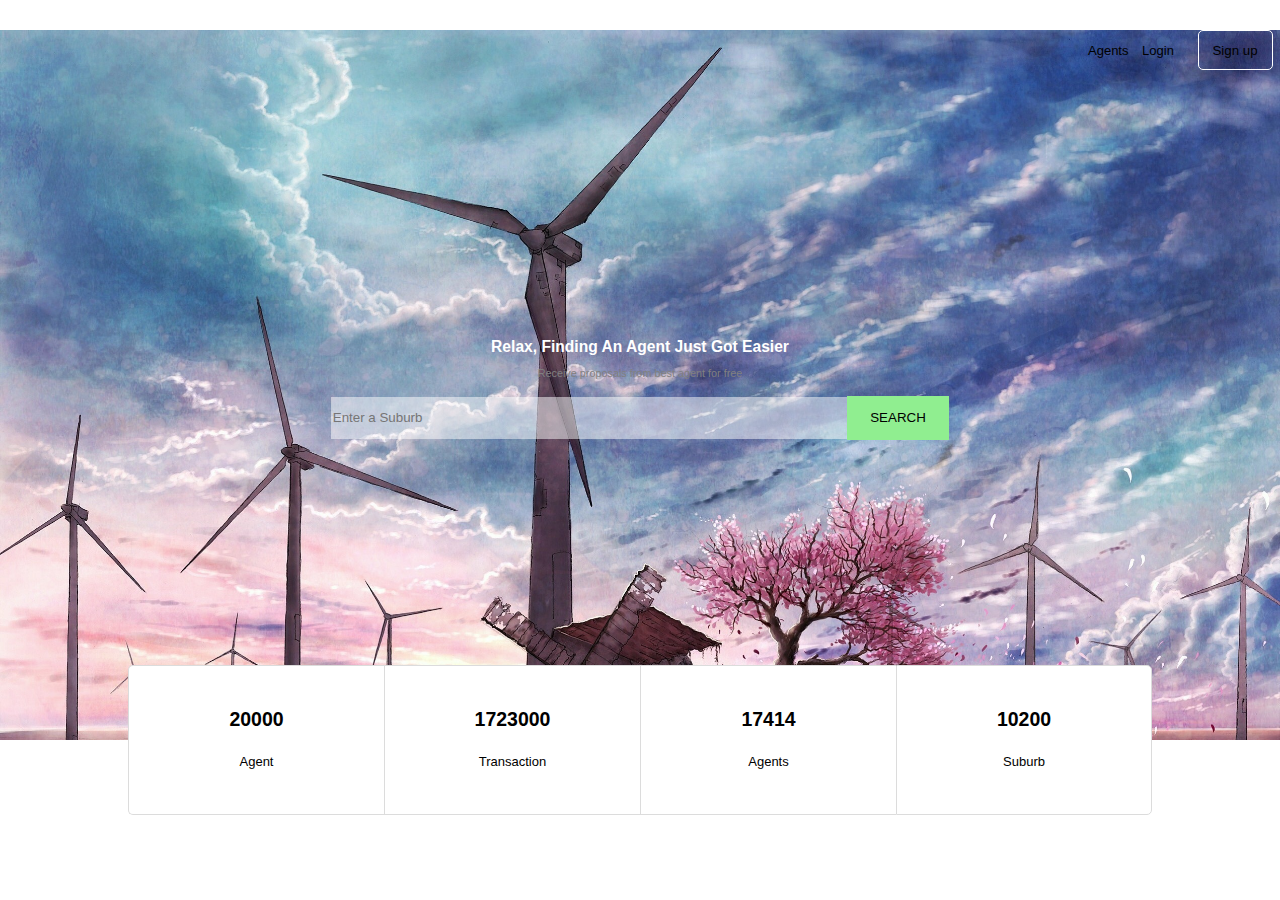
==== index.html @ 55dedcb9 "change list style" ====
<!DOCTYPE html>
<html>
<head>
  <title>My Design</title>
  <meta name="viewport" content="width=device-width, initial-scale=1">
  <!--[if IE]>
  <script src="http://html5shiv.googlecode.com/svn/trunk/html5.js"></script>
  <![endif]-->
  <link href="stylesheets/style.css" type="text/css" rel="stylesheet">
</head>
<body>
<section class="header">
  <header>
    <a>Agents</a>
    <a>Login</a>
    <button>Sign up</button>
  </header>

    <div class="agent_search">
      <p class="l_text">Relax, Finding An Agent Just Got Easier</p>

      <p class="s_text">Receive proposals from best agent for free</p>

      <div class="search_suburb">
        <input class="search_bar" placeholder="Enter a Suburb"/><button class="search_button">SEARCH</button>
      </div>
    </div>
</section>
<section class="people_list">
    <ul class="audit center">
      <li>
        <h4 class="number">20000</h4>
        <span>Agent</span>
      </li>
      <li>
        <h4 class="number">1723000</h4>
        <span>Transaction</span>
      </li>
      <li>
        <h4 class="number">17414</h4>
        <span>Agents</span>
      </li>
      <li>
        <h4 class="number">10200</h4>
        <span>Suburb</span>
      </li>
    </ul>
</section>
<section>
  <div></div>
</section>
<!-- <footer>
  <a>Blog</a>
  <a>Contact US</a>

  <div>github</div>
  <div>facebook</div>
</footer> -->
</body>
</html>
---- stylesheets/style.css ----
/* line 5, ../../../../../../.rbenv/versions/2.1.2/lib/ruby/gems/2.1.0/gems/compass-core-1.0.1/stylesheets/compass/reset/_utilities.scss */
html, body, div, span, applet, object, iframe,
h1, h2, h3, h4, h5, h6, p, blockquote, pre,
a, abbr, acronym, address, big, cite, code,
del, dfn, em, img, ins, kbd, q, s, samp,
small, strike, strong, sub, sup, tt, var,
b, u, i, center,
dl, dt, dd, ol, ul, li,
fieldset, form, label, legend,
table, caption, tbody, tfoot, thead, tr, th, td,
article, aside, canvas, details, embed,
figure, figcaption, footer, header, hgroup,
menu, nav, output, ruby, section, summary,
time, mark, audio, video {
  margin: 0;
  padding: 0;
  border: 0;
  font: inherit;
  font-size: 100%;
  vertical-align: baseline;
}

/* line 22, ../../../../../../.rbenv/versions/2.1.2/lib/ruby/gems/2.1.0/gems/compass-core-1.0.1/stylesheets/compass/reset/_utilities.scss */
html {
  line-height: 1;
}

/* line 24, ../../../../../../.rbenv/versions/2.1.2/lib/ruby/gems/2.1.0/gems/compass-core-1.0.1/stylesheets/compass/reset/_utilities.scss */
ol, ul {
  list-style: none;
}

/* line 26, ../../../../../../.rbenv/versions/2.1.2/lib/ruby/gems/2.1.0/gems/compass-core-1.0.1/stylesheets/compass/reset/_utilities.scss */
table {
  border-collapse: collapse;
  border-spacing: 0;
}

/* line 28, ../../../../../../.rbenv/versions/2.1.2/lib/ruby/gems/2.1.0/gems/compass-core-1.0.1/stylesheets/compass/reset/_utilities.scss */
caption, th, td {
  text-align: left;
  font-weight: normal;
  vertical-align: middle;
}

/* line 30, ../../../../../../.rbenv/versions/2.1.2/lib/ruby/gems/2.1.0/gems/compass-core-1.0.1/stylesheets/compass/reset/_utilities.scss */
q, blockquote {
  quotes: none;
}
/* line 103, ../../../../../../.rbenv/versions/2.1.2/lib/ruby/gems/2.1.0/gems/compass-core-1.0.1/stylesheets/compass/reset/_utilities.scss */
q:before, q:after, blockquote:before, blockquote:after {
  content: "";
  content: none;
}

/* line 32, ../../../../../../.rbenv/versions/2.1.2/lib/ruby/gems/2.1.0/gems/compass-core-1.0.1/stylesheets/compass/reset/_utilities.scss */
a img {
  border: none;
}

/* line 116, ../../../../../../.rbenv/versions/2.1.2/lib/ruby/gems/2.1.0/gems/compass-core-1.0.1/stylesheets/compass/reset/_utilities.scss */
article, aside, details, figcaption, figure, footer, header, hgroup, main, menu, nav, section, summary {
  display: block;
}

/* line 4, ../sass/style.scss */
body {
  font: 13px/1.4 Helvetica, arial, freesans, clean, sans-serif, "Segoe UI Emoji", "Segoe UI Symbol";
  background-repeat: no-repeat;
}

/* line 11, ../sass/style.scss */
.people_list ul {
  top: -75px;
  position: relative;
  width: 80%;
}
/* line 15, ../sass/style.scss */
.people_list ul li {
  background-color: white;
  -moz-box-sizing: border-box;
  -webkit-box-sizing: border-box;
  box-sizing: border-box;
  float: left;
  position: relative;
  width: 25%;
  height: 150px;
  border-top: 1px solid gainsboro;
  border-left: 1px solid gainsboro;
  border-bottom: 1px solid gainsboro;
}
/* line 25, ../sass/style.scss */
.people_list ul li:first-child {
  -moz-border-radius: 5px 0 0 5px;
  -webkit-border-radius: 5px;
  border-radius: 5px 0 0 5px;
}
/* line 28, ../sass/style.scss */
.people_list ul li:last-child {
  -moz-border-radius: 0 5px 5px 0;
  -webkit-border-radius: 0;
  border-radius: 0 5px 5px 0;
  border-right: 1px solid gainsboro;
}
/* line 32, ../sass/style.scss */
.people_list ul li h4 {
  margin-top: 40px;
  font-size: 1.5em;
  font-weight: bold;
}
/* line 37, ../sass/style.scss */
.people_list ul li span {
  display: block;
  margin-top: 20px;
}

/* line 45, ../sass/style.scss */
.header {
  background-image: url(/img/back.jpg);
  background-size: cover;
}
/* line 48, ../sass/style.scss */
.header header {
  margin: 30px 0px 0 1088px;
}
/* line 50, ../sass/style.scss */
.header header button {
  margin-left: 20px;
  border: 1px solid white;
  width: 75px;
  height: 40px;
  background-color: transparent;
  -moz-border-radius: 5px;
  -webkit-border-radius: 5px;
  border-radius: 5px;
}
/* line 59, ../sass/style.scss */
.header header a ~ a {
  margin-left: 10px;
}
/* line 64, ../sass/style.scss */
.header .agent_search {
  padding-bottom: 300px;
}
/* line 66, ../sass/style.scss */
.header .agent_search .l_text {
  color: white;
  margin: 266px auto 0;
  font-size: larger;
  font-weight: bold;
}
/* line 73, ../sass/style.scss */
.header .agent_search .s_text {
  font-size: smaller;
  margin-top: 8px;
  color: gray;
}
/* line 80, ../sass/style.scss */
.header .agent_search .search_suburb {
  text-align: center;
  margin: 15px auto 0;
}
/* line 83, ../sass/style.scss */
.header .agent_search .search_suburb .search_bar, .header .agent_search .search_suburb .search_button {
  border: 0 solid gray;
}
/* line 87, ../sass/style.scss */
.header .agent_search .search_suburb .search_bar {
  width: 40%;
  height: 40px;
  background-color: rgba(255, 255, 255, 0.5);
}
/* line 92, ../sass/style.scss */
.header .agent_search .search_suburb .search_button {
  width: 8%;
  height: 44px;
  background-color: lightgreen;
}

/* line 104, ../sass/style.scss */
.com_font_style, .header .agent_search .l_text, .header .agent_search .s_text {
  text-align: center;
}

/* line 108, ../sass/style.scss */
.com_box_style, .header header button, .header .agent_search .search_suburb .search_bar, .header .agent_search .search_suburb .search_button {
  text-shadow: none;
  box-shadow: none;
}

/* line 112, ../sass/style.scss */
.center {
  margin-left: auto;
  margin-right: auto;
  text-align: center;
}
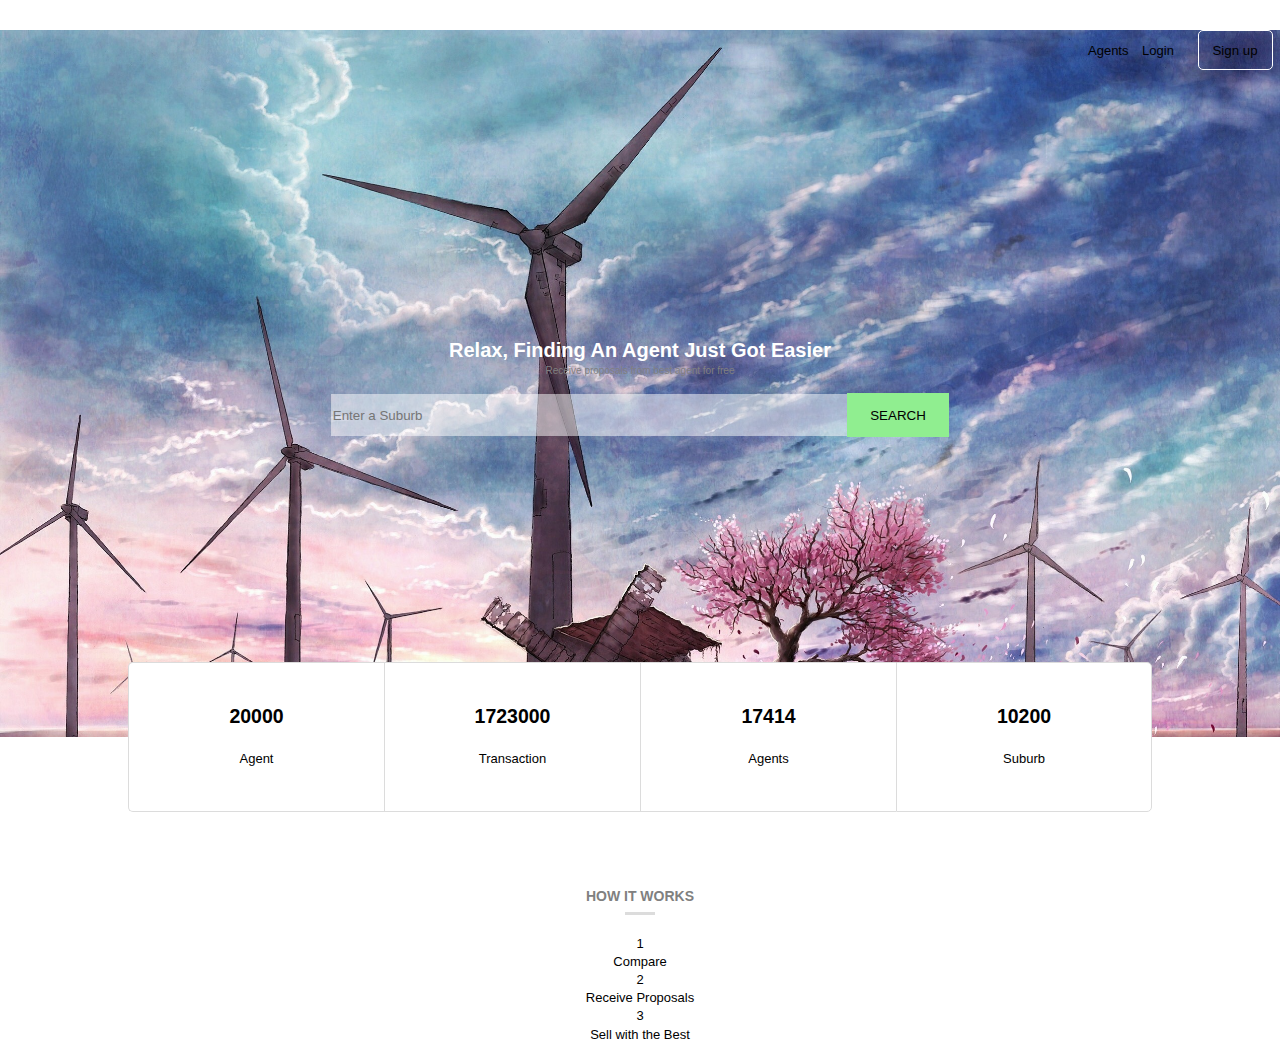
==== commit f9542322: "add new element and iconmoon" ====
--- a/index.html
+++ b/index.html
@@ -7,6 +7,7 @@
   <script src="http://html5shiv.googlecode.com/svn/trunk/html5.js"></script>
   <![endif]-->
   <link href="stylesheets/style.css" type="text/css" rel="stylesheet">
+  <link rel="stylesheet" href="icomoon/style.css">
 </head>
 <body>
 <section class="header">
@@ -46,8 +47,32 @@
       </li>
     </ul>
 </section>
-<section>
-  <div></div>
+<section class="how_it_works center">
+  <div class="title">
+    <p>how it works</p>
+    <div class="center">  
+    </div>
+  </div>
+  <ul>
+    <li>
+      <div>1</div>
+      <span></span>
+      <h3>Compare</h3>
+      <p></p>
+    </li>
+    <li>
+      <div>2</div>
+      <span></span>
+      <h3>Receive Proposals</h3>
+      <p></p>
+    </li>
+    <li>
+      <div>3</div>
+      <span></span>
+      <h3>Sell with the Best</h3>
+      <p></p>
+    </li>
+  </ul>
 </section>
 <!-- <footer>
   <a>Blog</a>
--- a/stylesheets/style.css
+++ b/stylesheets/style.css
@@ -63,19 +63,19 @@
   display: block;
 }
 
-/* line 4, ../sass/style.scss */
+/* line 10, ../sass/style.scss */
 body {
   font: 13px/1.4 Helvetica, arial, freesans, clean, sans-serif, "Segoe UI Emoji", "Segoe UI Symbol";
   background-repeat: no-repeat;
 }
 
-/* line 11, ../sass/style.scss */
+/* line 16, ../sass/style.scss */
 .people_list ul {
   top: -75px;
   position: relative;
   width: 80%;
 }
-/* line 15, ../sass/style.scss */
+/* line 20, ../sass/style.scss */
 .people_list ul li {
   background-color: white;
   -moz-box-sizing: border-box;
@@ -89,41 +89,41 @@
   border-left: 1px solid gainsboro;
   border-bottom: 1px solid gainsboro;
 }
-/* line 25, ../sass/style.scss */
+/* line 30, ../sass/style.scss */
 .people_list ul li:first-child {
   -moz-border-radius: 5px 0 0 5px;
   -webkit-border-radius: 5px;
   border-radius: 5px 0 0 5px;
 }
-/* line 28, ../sass/style.scss */
+/* line 33, ../sass/style.scss */
 .people_list ul li:last-child {
   -moz-border-radius: 0 5px 5px 0;
   -webkit-border-radius: 0;
   border-radius: 0 5px 5px 0;
   border-right: 1px solid gainsboro;
 }
-/* line 32, ../sass/style.scss */
+/* line 37, ../sass/style.scss */
 .people_list ul li h4 {
   margin-top: 40px;
   font-size: 1.5em;
   font-weight: bold;
 }
-/* line 37, ../sass/style.scss */
+/* line 42, ../sass/style.scss */
 .people_list ul li span {
   display: block;
   margin-top: 20px;
 }
 
-/* line 45, ../sass/style.scss */
+/* line 50, ../sass/style.scss */
 .header {
   background-image: url(/img/back.jpg);
   background-size: cover;
 }
-/* line 48, ../sass/style.scss */
+/* line 53, ../sass/style.scss */
 .header header {
   margin: 30px 0px 0 1088px;
 }
-/* line 50, ../sass/style.scss */
+/* line 55, ../sass/style.scss */
 .header header button {
   margin-left: 20px;
   border: 1px solid white;
@@ -134,61 +134,86 @@
   -webkit-border-radius: 5px;
   border-radius: 5px;
 }
-/* line 59, ../sass/style.scss */
+/* line 64, ../sass/style.scss */
 .header header a ~ a {
   margin-left: 10px;
 }
-/* line 64, ../sass/style.scss */
+/* line 69, ../sass/style.scss */
 .header .agent_search {
   padding-bottom: 300px;
 }
-/* line 66, ../sass/style.scss */
+/* line 71, ../sass/style.scss */
 .header .agent_search .l_text {
+  margin: 266px auto 0;
   color: white;
-  margin: 266px auto 0;
-  font-size: larger;
   font-weight: bold;
-}
-/* line 73, ../sass/style.scss */
+  font-size: 20px;
+}
+/* line 76, ../sass/style.scss */
 .header .agent_search .s_text {
-  font-size: smaller;
-  margin-top: 8px;
   color: gray;
-}
-/* line 80, ../sass/style.scss */
+  font-weight: 400;
+  font-size: 10px;
+}
+/* line 81, ../sass/style.scss */
 .header .agent_search .search_suburb {
   text-align: center;
   margin: 15px auto 0;
 }
-/* line 83, ../sass/style.scss */
+/* line 84, ../sass/style.scss */
 .header .agent_search .search_suburb .search_bar, .header .agent_search .search_suburb .search_button {
   border: 0 solid gray;
 }
-/* line 87, ../sass/style.scss */
+/* line 88, ../sass/style.scss */
 .header .agent_search .search_suburb .search_bar {
   width: 40%;
   height: 40px;
   background-color: rgba(255, 255, 255, 0.5);
 }
-/* line 92, ../sass/style.scss */
+/* line 93, ../sass/style.scss */
 .header .agent_search .search_suburb .search_button {
   width: 8%;
   height: 44px;
   background-color: lightgreen;
 }
 
-/* line 104, ../sass/style.scss */
+/* line 103, ../sass/style.scss */
+.how_it_works {
+  margin-top: 100px;
+  width: 80%;
+}
+/* line 107, ../sass/style.scss */
+.how_it_works .title p {
+  text-transform: uppercase;
+  color: gray;
+  font-weight: 800;
+  font-size: 14px;
+}
+/* line 111, ../sass/style.scss */
+.how_it_works .title div {
+  width: 3%;
+  height: 3px;
+  background-color: gainsboro;
+  -moz-box-sizing: border-box;
+  -webkit-box-sizing: border-box;
+  box-sizing: border-box;
+  border-top: 1px solid gainsboro;
+  margin-top: 5px;
+  margin-bottom: 20px;
+}
+
+/* line 123, ../sass/style.scss */
 .com_font_style, .header .agent_search .l_text, .header .agent_search .s_text {
   text-align: center;
 }
 
-/* line 108, ../sass/style.scss */
+/* line 127, ../sass/style.scss */
 .com_box_style, .header header button, .header .agent_search .search_suburb .search_bar, .header .agent_search .search_suburb .search_button {
   text-shadow: none;
   box-shadow: none;
 }
 
-/* line 112, ../sass/style.scss */
+/* line 131, ../sass/style.scss */
 .center {
   margin-left: auto;
   margin-right: auto;
--- a/icomoon/style.css
+++ b/icomoon/style.css
@@ -0,0 +1,55 @@
+@font-face {
+	font-family: 'icomoon';
+	src:url('fonts/icomoon.eot?-qb9my8');
+	src:url('fonts/icomoon.eot?#iefix-qb9my8') format('embedded-opentype'),
+		url('fonts/icomoon.woff?-qb9my8') format('woff'),
+		url('fonts/icomoon.ttf?-qb9my8') format('truetype'),
+		url('fonts/icomoon.svg?-qb9my8#icomoon') format('svg');
+	font-weight: normal;
+	font-style: normal;
+}
+
+[class^="icon-"], [class*=" icon-"] {
+	font-family: 'icomoon';
+	speak: none;
+	font-style: normal;
+	font-weight: normal;
+	font-variant: normal;
+	text-transform: none;
+	line-height: 1;
+
+	/* Better Font Rendering =========== */
+	-webkit-font-smoothing: antialiased;
+	-moz-osx-font-smoothing: grayscale;
+}
+
+.icon-pencil:before {
+	content: "\e600";
+}
+.icon-tag:before {
+	content: "\e601";
+}
+.icon-user:before {
+	content: "\e602";
+}
+.icon-user2:before {
+	content: "\e603";
+}
+.icon-checkmark:before {
+	content: "\e604";
+}
+.icon-loop:before {
+	content: "\e605";
+}
+.icon-users:before {
+	content: "\e606";
+}
+.icon-vcard:before {
+	content: "\e607";
+}
+.icon-thumbsup:before {
+	content: "\e608";
+}
+.icon-clipboard:before {
+	content: "\e609";
+}
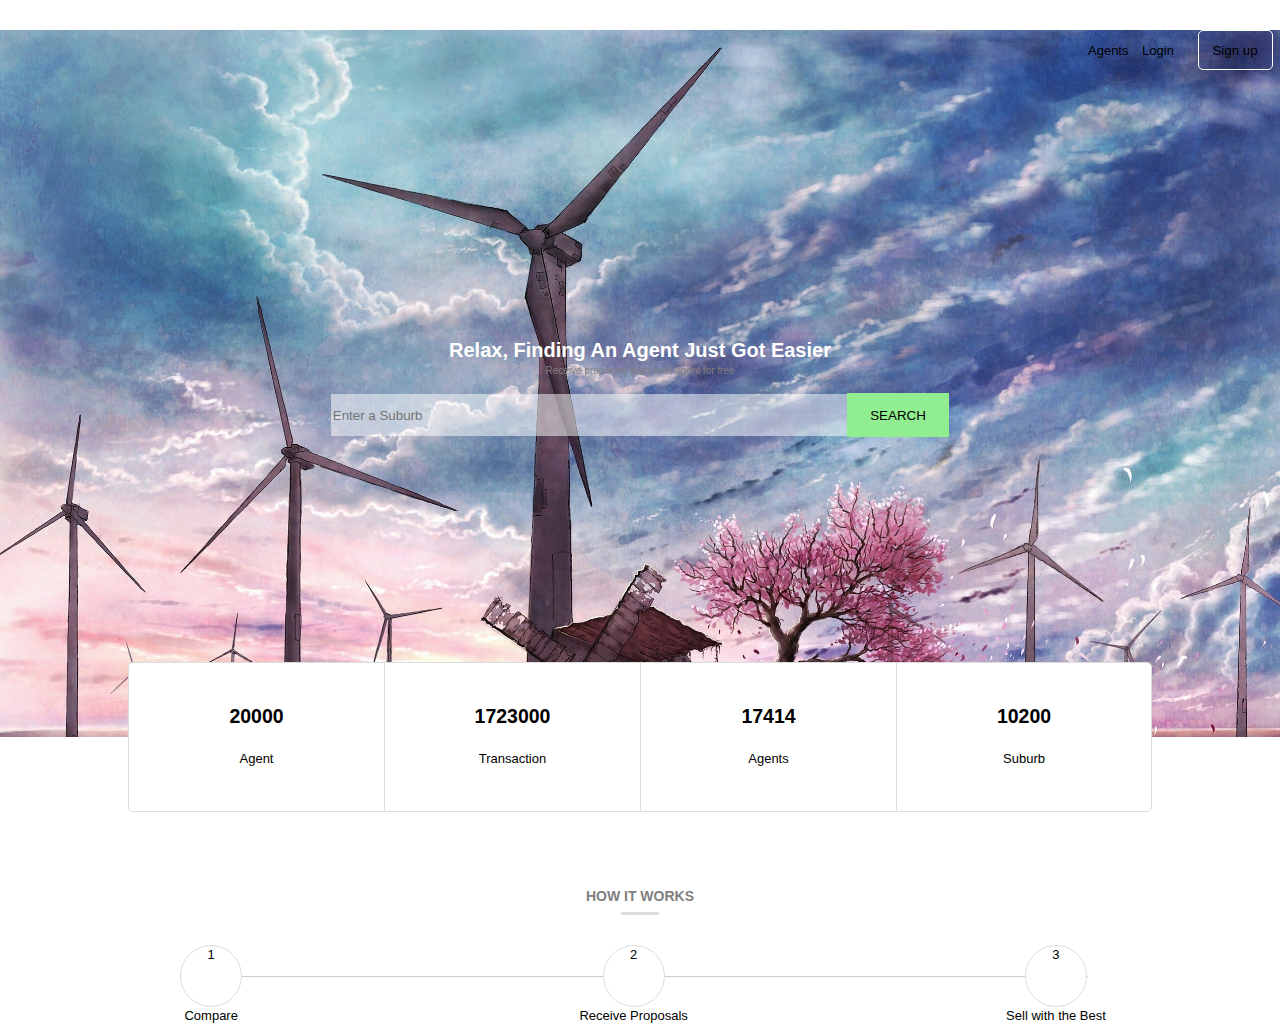
==== commit 319f689f: "add step list style" ====
--- a/index.html
+++ b/index.html
@@ -49,25 +49,25 @@
 </section>
 <section class="how_it_works center">
   <div class="title">
-    <p>how it works</p>
+    <p class="center">how it works</p>
     <div class="center">  
     </div>
   </div>
   <ul>
     <li>
-      <div>1</div>
+      <div class="number center">1</div>
       <span></span>
       <h3>Compare</h3>
       <p></p>
     </li>
     <li>
-      <div>2</div>
+      <div class="number center">2</div>
       <span></span>
       <h3>Receive Proposals</h3>
       <p></p>
     </li>
     <li>
-      <div>3</div>
+      <div class="number center">3</div>
       <span></span>
       <h3>Sell with the Best</h3>
       <p></p>
--- a/stylesheets/style.css
+++ b/stylesheets/style.css
@@ -180,16 +180,22 @@
 /* line 103, ../sass/style.scss */
 .how_it_works {
   margin-top: 100px;
-  width: 80%;
+  width: 100%;
+  position: relative;
 }
 /* line 107, ../sass/style.scss */
+.how_it_works .title {
+  width: 100%;
+}
+/* line 109, ../sass/style.scss */
 .how_it_works .title p {
+  width: 20%;
   text-transform: uppercase;
   color: gray;
   font-weight: 800;
   font-size: 14px;
 }
-/* line 111, ../sass/style.scss */
+/* line 114, ../sass/style.scss */
 .how_it_works .title div {
   width: 3%;
   height: 3px;
@@ -201,20 +207,48 @@
   margin-top: 5px;
   margin-bottom: 20px;
 }
-
-/* line 123, ../sass/style.scss */
+/* line 124, ../sass/style.scss */
+.how_it_works ul {
+  margin-top: 30px;
+}
+/* line 126, ../sass/style.scss */
+.how_it_works ul::before {
+  content: "";
+  position: absolute;
+  left: 0;
+  right: 0;
+  top: 139px;
+  border-top: 1px solid #ccc;
+  width: 70%;
+}
+/* line 136, ../sass/style.scss */
+.how_it_works ul li {
+  width: 33%;
+  float: left;
+  position: relative;
+}
+/* line 140, ../sass/style.scss */
+.how_it_works ul li .number {
+  border: 1px solid gainsboro;
+  border-radius: 100%;
+  width: 60px;
+  height: 60px;
+  background-color: #fff;
+}
+
+/* line 151, ../sass/style.scss */
 .com_font_style, .header .agent_search .l_text, .header .agent_search .s_text {
   text-align: center;
 }
 
-/* line 127, ../sass/style.scss */
+/* line 155, ../sass/style.scss */
 .com_box_style, .header header button, .header .agent_search .search_suburb .search_bar, .header .agent_search .search_suburb .search_button {
   text-shadow: none;
   box-shadow: none;
 }
 
-/* line 131, ../sass/style.scss */
-.center {
+/* line 159, ../sass/style.scss */
+.center, .how_it_works ul::before {
   margin-left: auto;
   margin-right: auto;
   text-align: center;
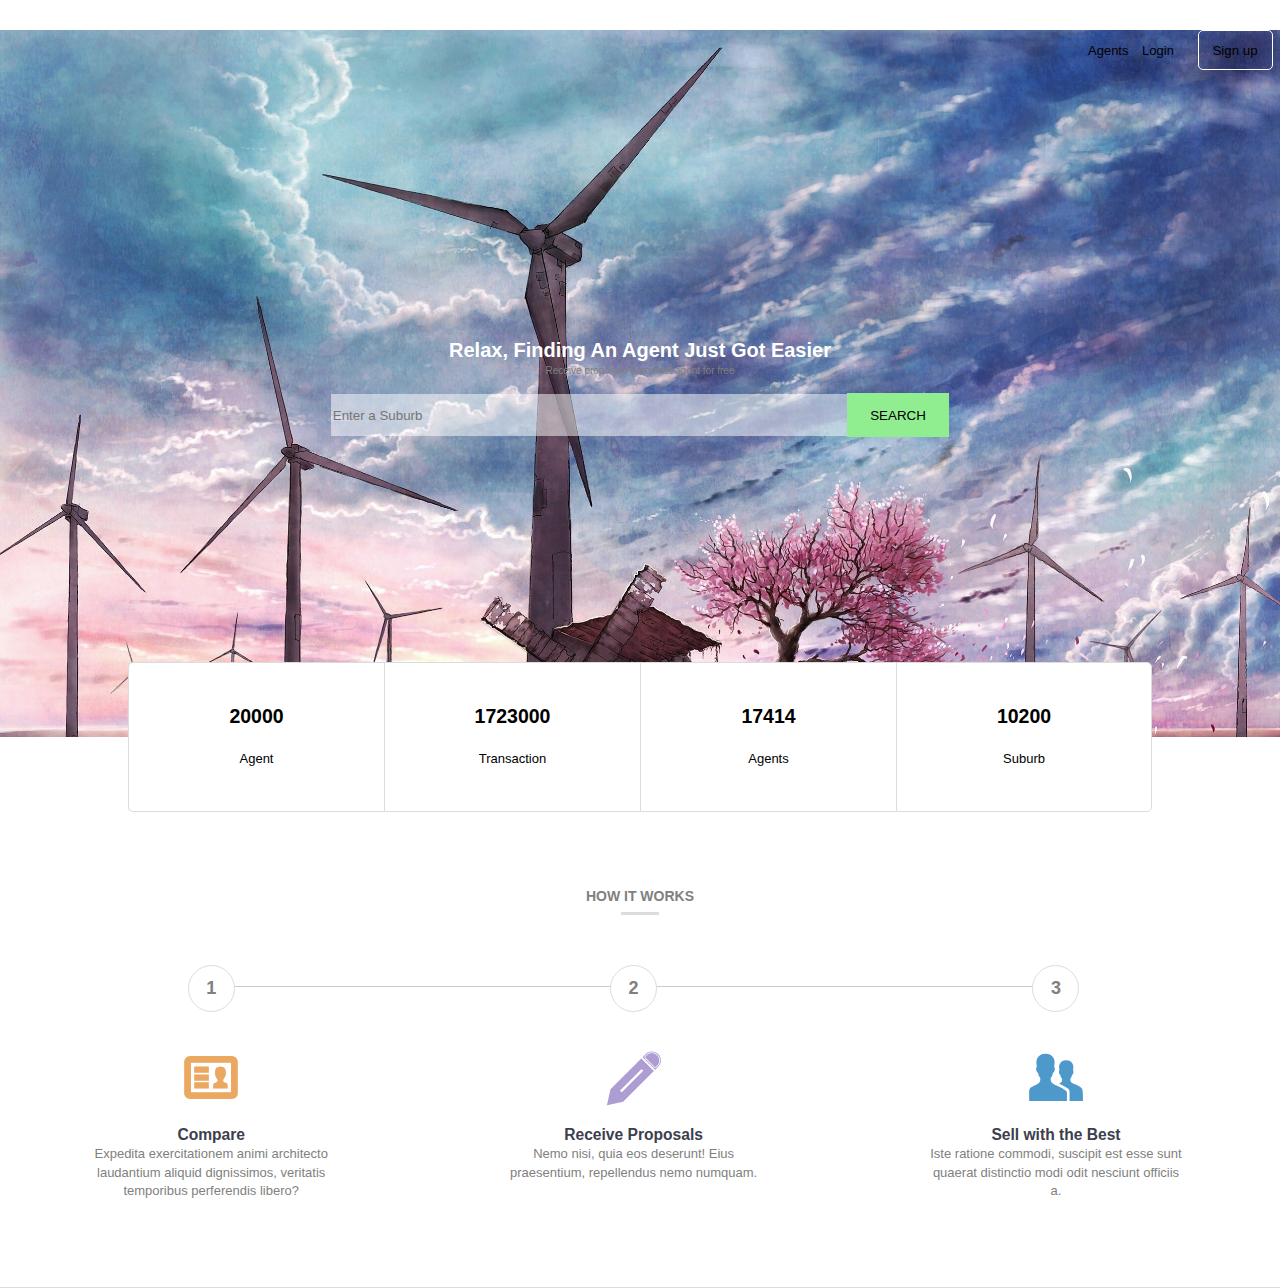
==== commit acd615b8: "add more step list style" ====
--- a/index.html
+++ b/index.html
@@ -55,22 +55,22 @@
   </div>
   <ul>
     <li>
-      <div class="number center">1</div>
-      <span></span>
+      <div class="number center"><p>1</p></div>
+      <div class="icon-vcard"></div>
       <h3>Compare</h3>
-      <p></p>
+      <p>Expedita exercitationem animi architecto laudantium aliquid dignissimos, veritatis temporibus perferendis libero?</p>
     </li>
     <li>
-      <div class="number center">2</div>
-      <span></span>
+      <div class="number center"><p>2</p></div>
+      <div class="icon-pencil"></div>
       <h3>Receive Proposals</h3>
-      <p></p>
+      <p>Nemo nisi, quia eos deserunt! Eius praesentium, repellendus nemo numquam.</p>
     </li>
     <li>
-      <div class="number center">3</div>
-      <span></span>
+      <div class="number center"><p>3</p></div>
+      <div class="icon-users"></div>
       <h3>Sell with the Best</h3>
-      <p></p>
+      <p>Iste ratione commodi, suscipit est esse sunt quaerat distinctio modi odit nesciunt officiis a.</p>
     </li>
   </ul>
 </section>
--- a/stylesheets/style.css
+++ b/stylesheets/style.css
@@ -181,13 +181,15 @@
 .how_it_works {
   margin-top: 100px;
   width: 100%;
+  height: 450px;
   position: relative;
-}
-/* line 107, ../sass/style.scss */
+  border-bottom: 1px solid gainsboro;
+}
+/* line 109, ../sass/style.scss */
 .how_it_works .title {
   width: 100%;
 }
-/* line 109, ../sass/style.scss */
+/* line 111, ../sass/style.scss */
 .how_it_works .title p {
   width: 20%;
   text-transform: uppercase;
@@ -195,7 +197,7 @@
   font-weight: 800;
   font-size: 14px;
 }
-/* line 114, ../sass/style.scss */
+/* line 116, ../sass/style.scss */
 .how_it_works .title div {
   width: 3%;
   height: 3px;
@@ -207,48 +209,91 @@
   margin-top: 5px;
   margin-bottom: 20px;
 }
-/* line 124, ../sass/style.scss */
+/* line 126, ../sass/style.scss */
 .how_it_works ul {
-  margin-top: 30px;
-}
-/* line 126, ../sass/style.scss */
+  margin-top: 50px;
+}
+/* line 128, ../sass/style.scss */
 .how_it_works ul::before {
   content: "";
   position: absolute;
   left: 0;
   right: 0;
-  top: 139px;
+  top: 149px;
   border-top: 1px solid #ccc;
-  width: 70%;
-}
-/* line 136, ../sass/style.scss */
+  width: 65%;
+}
+/* line 138, ../sass/style.scss */
 .how_it_works ul li {
   width: 33%;
   float: left;
   position: relative;
 }
-/* line 140, ../sass/style.scss */
+/* line 142, ../sass/style.scss */
 .how_it_works ul li .number {
   border: 1px solid gainsboro;
   border-radius: 100%;
-  width: 60px;
-  height: 60px;
+  width: 45px;
+  height: 45px;
   background-color: #fff;
 }
-
-/* line 151, ../sass/style.scss */
+/* line 148, ../sass/style.scss */
+.how_it_works ul li .number p {
+  margin-top: 10px;
+  color: gray;
+  font-weight: 800;
+  font-size: 18px;
+}
+/* line 153, ../sass/style.scss */
+.how_it_works ul li .icon-vcard, .how_it_works ul li .icon-pencil, .how_it_works ul li .icon-users {
+  margin-top: 40px;
+}
+/* line 156, ../sass/style.scss */
+.how_it_works ul li .icon-vcard {
+  color: #EAA861;
+  font-weight: 800;
+  font-size: 4em;
+}
+/* line 159, ../sass/style.scss */
+.how_it_works ul li .icon-pencil {
+  color: #ad9dd3;
+  font-weight: 800;
+  font-size: 4em;
+}
+/* line 162, ../sass/style.scss */
+.how_it_works ul li .icon-users {
+  color: #4d99cb;
+  font-weight: 800;
+  font-size: 4em;
+}
+/* line 165, ../sass/style.scss */
+.how_it_works ul li h3 {
+  margin-top: 20px;
+  color: #3c404d;
+  font-weight: 800;
+  font-size: 1.2em;
+}
+/* line 169, ../sass/style.scss */
+.how_it_works ul li p {
+  width: 60%;
+  color: gray;
+  font-weight: 300;
+  font-size: 1em;
+}
+
+/* line 179, ../sass/style.scss */
 .com_font_style, .header .agent_search .l_text, .header .agent_search .s_text {
   text-align: center;
 }
 
-/* line 155, ../sass/style.scss */
+/* line 183, ../sass/style.scss */
 .com_box_style, .header header button, .header .agent_search .search_suburb .search_bar, .header .agent_search .search_suburb .search_button {
   text-shadow: none;
   box-shadow: none;
 }
 
-/* line 159, ../sass/style.scss */
-.center, .how_it_works ul::before {
+/* line 187, ../sass/style.scss */
+.center, .how_it_works ul::before, .how_it_works ul li p {
   margin-left: auto;
   margin-right: auto;
   text-align: center;
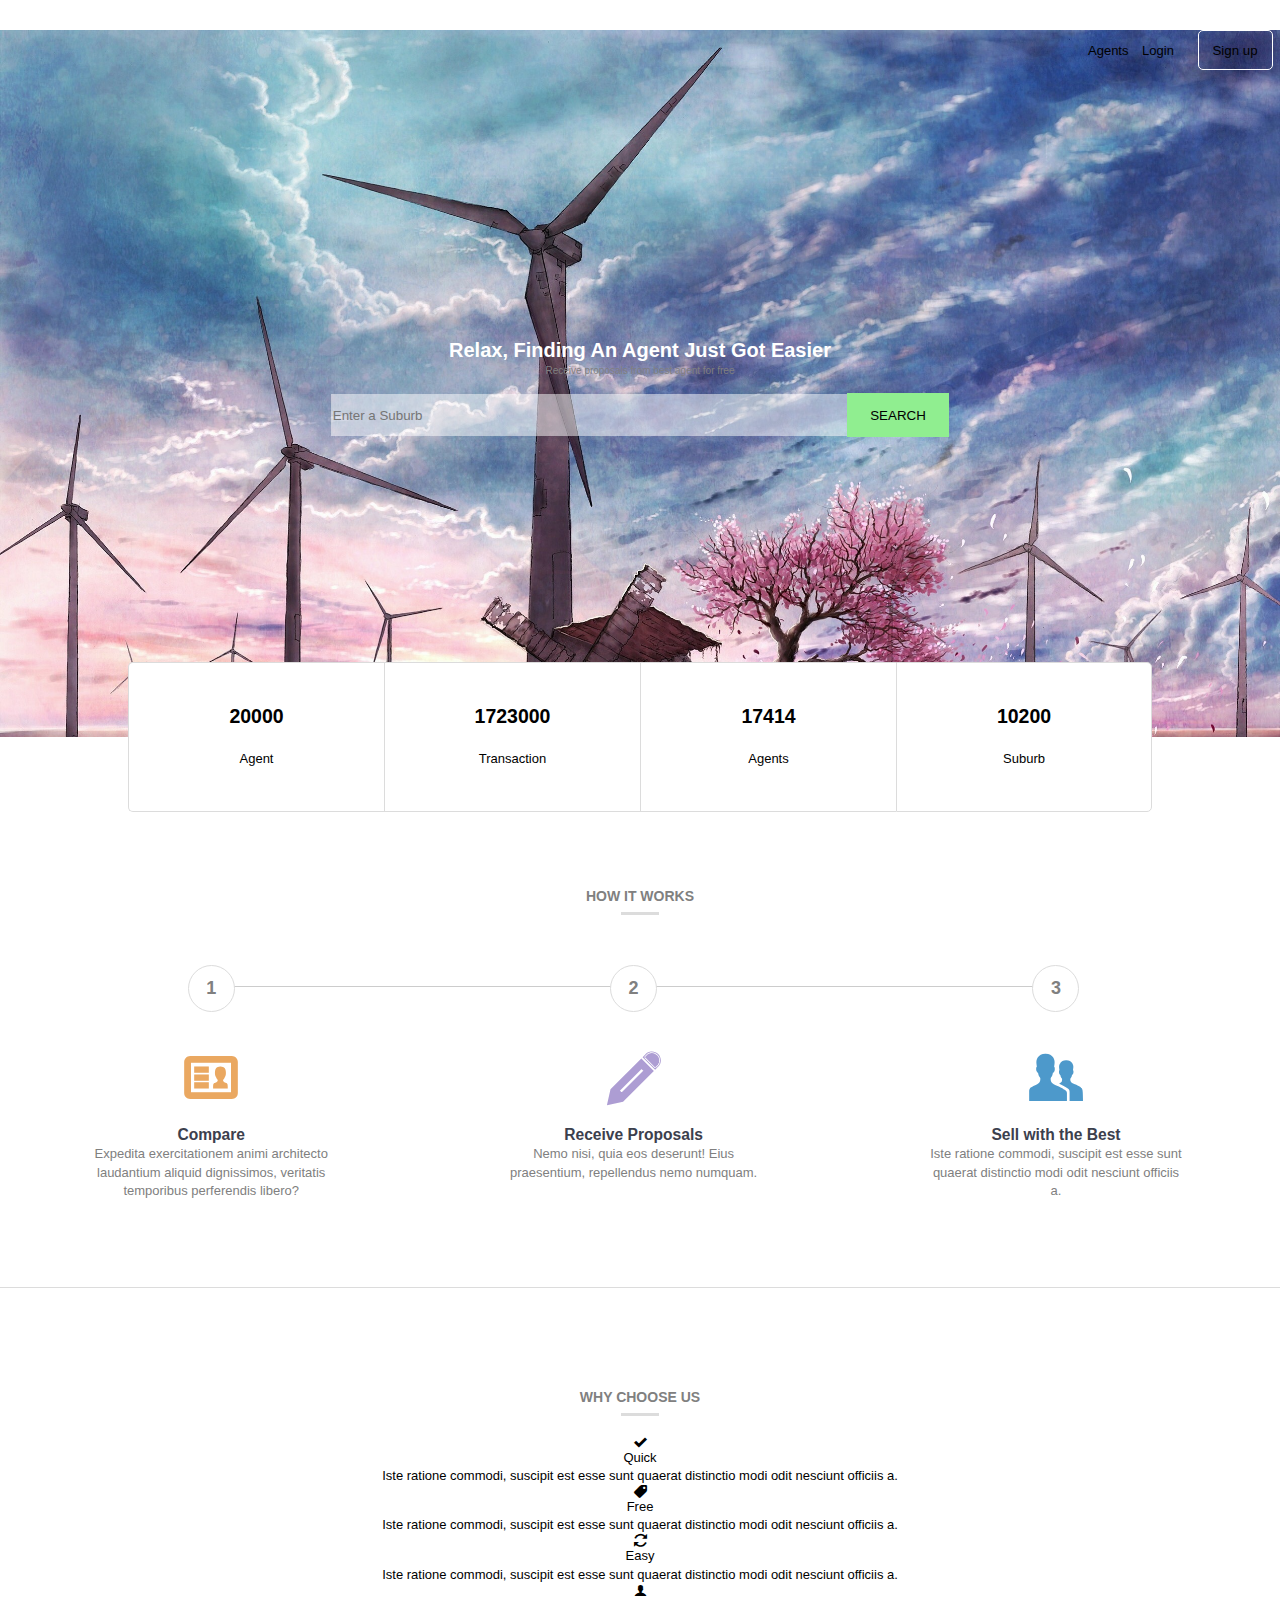
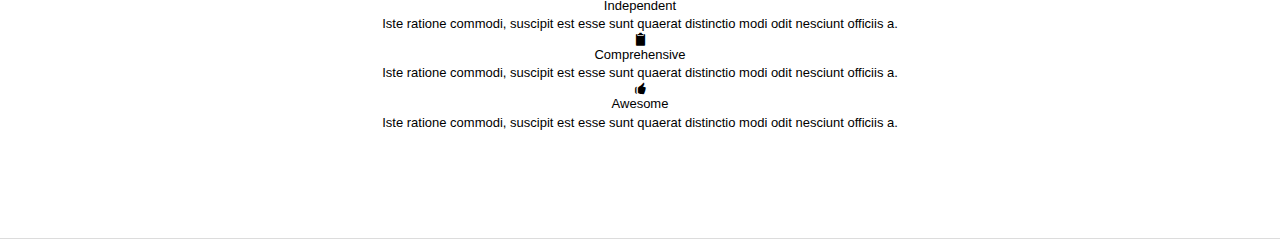
==== commit 5caf9543: "change scss structrue" ====
--- a/index.html
+++ b/index.html
@@ -55,21 +55,59 @@
   </div>
   <ul>
     <li>
-      <div class="number center"><p>1</p></div>
+      <div class="item center"><p>1</p></div>
       <div class="icon-vcard"></div>
       <h3>Compare</h3>
       <p>Expedita exercitationem animi architecto laudantium aliquid dignissimos, veritatis temporibus perferendis libero?</p>
     </li>
     <li>
-      <div class="number center"><p>2</p></div>
+      <div class="item center"><p>2</p></div>
       <div class="icon-pencil"></div>
       <h3>Receive Proposals</h3>
       <p>Nemo nisi, quia eos deserunt! Eius praesentium, repellendus nemo numquam.</p>
     </li>
     <li>
-      <div class="number center"><p>3</p></div>
+      <div class="item center"><p>3</p></div>
       <div class="icon-users"></div>
       <h3>Sell with the Best</h3>
+      <p>Iste ratione commodi, suscipit est esse sunt quaerat distinctio modi odit nesciunt officiis a.</p>
+    </li>
+  </ul>
+</section>
+<section class="why_us center">
+  <div class="title">
+    <p class="center">why choose us</p>
+    <div class="center"></div>
+  </div>
+  <ul>
+    <li>
+      <div class="icon-checkmark icon"></div>
+      <h3>Quick</h3>
+      <p>Iste ratione commodi, suscipit est esse sunt quaerat distinctio modi odit nesciunt officiis a.</p>
+    </li>
+    <li>
+      <div class="icon-tag icon"></div>
+      <h3>Free</h3>
+      <p>Iste ratione commodi, suscipit est esse sunt quaerat distinctio modi odit nesciunt officiis a.</p>
+    </li>
+    <li>
+      <div class="icon-loop icon"></div>
+      <h3>Easy</h3>
+      <p>Iste ratione commodi, suscipit est esse sunt quaerat distinctio modi odit nesciunt officiis a.</p>
+    </li>
+    <li>
+      <div class="icon-user icon"></div>
+      <h3>Independent</h3>
+      <p>Iste ratione commodi, suscipit est esse sunt quaerat distinctio modi odit nesciunt officiis a.</p>
+    </li>
+    <li>
+      <div class="icon-clipboard icon"></div>
+      <h3>Comprehensive</h3>
+      <p>Iste ratione commodi, suscipit est esse sunt quaerat distinctio modi odit nesciunt officiis a.</p>
+    </li>
+    <li>
+      <div class="icon-thumbsup icon"></div>
+      <h3>Awesome</h3>
       <p>Iste ratione commodi, suscipit est esse sunt quaerat distinctio modi odit nesciunt officiis a.</p>
     </li>
   </ul>
--- a/stylesheets/style.css
+++ b/stylesheets/style.css
@@ -63,19 +63,55 @@
   display: block;
 }
 
-/* line 10, ../sass/style.scss */
+/* line 26, ../sass/style.scss */
+.block, .how_it_works, .why_us {
+  margin-top: 100px;
+  width: 100%;
+  height: 450px;
+  position: relative;
+  border-bottom: 1px solid gainsboro;
+}
+
+/* line 33, ../sass/style.scss */
+.dividing_line, .how_it_works ul::before {
+  content: "";
+  position: absolute;
+  left: 0;
+  right: 0;
+  top: 149px;
+  border-top: 1px solid #ccc;
+  width: 65%;
+}
+
+/* line 48, ../sass/style.scss */
+.title_style, .how_it_works ul li .item p {
+  margin-top: 10px;
+  color: gray;
+  font-weight: 800;
+  font-size: 18px;
+}
+
+/* line 52, ../sass/style.scss */
+.sl_p, .how_it_works ul li p {
+  width: 60%;
+  color: gray;
+  font-weight: 300;
+  font-size: 1em;
+}
+
+/* line 58, ../sass/style.scss */
 body {
   font: 13px/1.4 Helvetica, arial, freesans, clean, sans-serif, "Segoe UI Emoji", "Segoe UI Symbol";
   background-repeat: no-repeat;
 }
 
-/* line 16, ../sass/style.scss */
+/* line 64, ../sass/style.scss */
 .people_list ul {
   top: -75px;
   position: relative;
   width: 80%;
 }
-/* line 20, ../sass/style.scss */
+/* line 68, ../sass/style.scss */
 .people_list ul li {
   background-color: white;
   -moz-box-sizing: border-box;
@@ -89,41 +125,41 @@
   border-left: 1px solid gainsboro;
   border-bottom: 1px solid gainsboro;
 }
-/* line 30, ../sass/style.scss */
+/* line 78, ../sass/style.scss */
 .people_list ul li:first-child {
   -moz-border-radius: 5px 0 0 5px;
   -webkit-border-radius: 5px;
   border-radius: 5px 0 0 5px;
 }
-/* line 33, ../sass/style.scss */
+/* line 81, ../sass/style.scss */
 .people_list ul li:last-child {
   -moz-border-radius: 0 5px 5px 0;
   -webkit-border-radius: 0;
   border-radius: 0 5px 5px 0;
   border-right: 1px solid gainsboro;
 }
-/* line 37, ../sass/style.scss */
+/* line 85, ../sass/style.scss */
 .people_list ul li h4 {
   margin-top: 40px;
   font-size: 1.5em;
   font-weight: bold;
 }
-/* line 42, ../sass/style.scss */
+/* line 90, ../sass/style.scss */
 .people_list ul li span {
   display: block;
   margin-top: 20px;
 }
 
-/* line 50, ../sass/style.scss */
+/* line 98, ../sass/style.scss */
 .header {
   background-image: url(/img/back.jpg);
   background-size: cover;
 }
-/* line 53, ../sass/style.scss */
+/* line 101, ../sass/style.scss */
 .header header {
   margin: 30px 0px 0 1088px;
 }
-/* line 55, ../sass/style.scss */
+/* line 103, ../sass/style.scss */
 .header header button {
   margin-left: 20px;
   border: 1px solid white;
@@ -134,62 +170,54 @@
   -webkit-border-radius: 5px;
   border-radius: 5px;
 }
-/* line 64, ../sass/style.scss */
+/* line 112, ../sass/style.scss */
 .header header a ~ a {
   margin-left: 10px;
 }
-/* line 69, ../sass/style.scss */
+/* line 117, ../sass/style.scss */
 .header .agent_search {
   padding-bottom: 300px;
 }
-/* line 71, ../sass/style.scss */
+/* line 119, ../sass/style.scss */
 .header .agent_search .l_text {
   margin: 266px auto 0;
   color: white;
   font-weight: bold;
   font-size: 20px;
 }
-/* line 76, ../sass/style.scss */
+/* line 124, ../sass/style.scss */
 .header .agent_search .s_text {
   color: gray;
   font-weight: 400;
   font-size: 10px;
 }
-/* line 81, ../sass/style.scss */
+/* line 129, ../sass/style.scss */
 .header .agent_search .search_suburb {
   text-align: center;
   margin: 15px auto 0;
 }
-/* line 84, ../sass/style.scss */
+/* line 132, ../sass/style.scss */
 .header .agent_search .search_suburb .search_bar, .header .agent_search .search_suburb .search_button {
   border: 0 solid gray;
 }
-/* line 88, ../sass/style.scss */
+/* line 136, ../sass/style.scss */
 .header .agent_search .search_suburb .search_bar {
   width: 40%;
   height: 40px;
   background-color: rgba(255, 255, 255, 0.5);
 }
-/* line 93, ../sass/style.scss */
+/* line 141, ../sass/style.scss */
 .header .agent_search .search_suburb .search_button {
   width: 8%;
   height: 44px;
   background-color: lightgreen;
 }
 
-/* line 103, ../sass/style.scss */
-.how_it_works {
-  margin-top: 100px;
-  width: 100%;
-  height: 450px;
-  position: relative;
-  border-bottom: 1px solid gainsboro;
-}
-/* line 109, ../sass/style.scss */
+/* line 153, ../sass/style.scss */
 .how_it_works .title {
   width: 100%;
 }
-/* line 111, ../sass/style.scss */
+/* line 11, ../sass/style.scss */
 .how_it_works .title p {
   width: 20%;
   text-transform: uppercase;
@@ -197,7 +225,7 @@
   font-weight: 800;
   font-size: 14px;
 }
-/* line 116, ../sass/style.scss */
+/* line 16, ../sass/style.scss */
 .how_it_works .title div {
   width: 3%;
   height: 3px;
@@ -209,91 +237,92 @@
   margin-top: 5px;
   margin-bottom: 20px;
 }
-/* line 126, ../sass/style.scss */
+/* line 156, ../sass/style.scss */
 .how_it_works ul {
   margin-top: 50px;
 }
-/* line 128, ../sass/style.scss */
-.how_it_works ul::before {
-  content: "";
-  position: absolute;
-  left: 0;
-  right: 0;
-  top: 149px;
-  border-top: 1px solid #ccc;
-  width: 65%;
-}
-/* line 138, ../sass/style.scss */
+/* line 161, ../sass/style.scss */
 .how_it_works ul li {
   width: 33%;
   float: left;
   position: relative;
 }
-/* line 142, ../sass/style.scss */
-.how_it_works ul li .number {
+/* line 163, ../sass/style.scss */
+.how_it_works ul li .item {
   border: 1px solid gainsboro;
   border-radius: 100%;
   width: 45px;
   height: 45px;
   background-color: #fff;
 }
-/* line 148, ../sass/style.scss */
-.how_it_works ul li .number p {
-  margin-top: 10px;
-  color: gray;
-  font-weight: 800;
-  font-size: 18px;
-}
-/* line 153, ../sass/style.scss */
+/* line 173, ../sass/style.scss */
 .how_it_works ul li .icon-vcard, .how_it_works ul li .icon-pencil, .how_it_works ul li .icon-users {
   margin-top: 40px;
 }
-/* line 156, ../sass/style.scss */
+/* line 176, ../sass/style.scss */
 .how_it_works ul li .icon-vcard {
   color: #EAA861;
   font-weight: 800;
   font-size: 4em;
 }
-/* line 159, ../sass/style.scss */
+/* line 179, ../sass/style.scss */
 .how_it_works ul li .icon-pencil {
   color: #ad9dd3;
   font-weight: 800;
   font-size: 4em;
 }
-/* line 162, ../sass/style.scss */
+/* line 182, ../sass/style.scss */
 .how_it_works ul li .icon-users {
   color: #4d99cb;
   font-weight: 800;
   font-size: 4em;
 }
-/* line 165, ../sass/style.scss */
+/* line 185, ../sass/style.scss */
 .how_it_works ul li h3 {
   margin-top: 20px;
   color: #3c404d;
   font-weight: 800;
   font-size: 1.2em;
 }
-/* line 169, ../sass/style.scss */
-.how_it_works ul li p {
-  width: 60%;
-  color: gray;
-  font-weight: 300;
-  font-size: 1em;
-}
-
-/* line 179, ../sass/style.scss */
+
+/* line 198, ../sass/style.scss */
+.why_us .title {
+  width: 100%;
+}
+/* line 11, ../sass/style.scss */
+.why_us .title p {
+  width: 20%;
+  text-transform: uppercase;
+  color: gray;
+  font-weight: 800;
+  font-size: 14px;
+}
+/* line 16, ../sass/style.scss */
+.why_us .title div {
+  width: 3%;
+  height: 3px;
+  background-color: gainsboro;
+  -moz-box-sizing: border-box;
+  -webkit-box-sizing: border-box;
+  box-sizing: border-box;
+  border-top: 1px solid gainsboro;
+  margin-top: 5px;
+  margin-bottom: 20px;
+}
+
+/* line 203, ../sass/style.scss */
 .com_font_style, .header .agent_search .l_text, .header .agent_search .s_text {
   text-align: center;
 }
 
-/* line 183, ../sass/style.scss */
+/* line 207, ../sass/style.scss */
 .com_box_style, .header header button, .header .agent_search .search_suburb .search_bar, .header .agent_search .search_suburb .search_button {
   text-shadow: none;
   box-shadow: none;
 }
 
-/* line 187, ../sass/style.scss */
-.center, .how_it_works ul::before, .how_it_works ul li p {
+/* line 211, ../sass/style.scss */
+.center, .dividing_line, .how_it_works ul::before, .sl_p, .how_it_works ul li p {
   margin-left: auto;
   margin-right: auto;
   text-align: center;
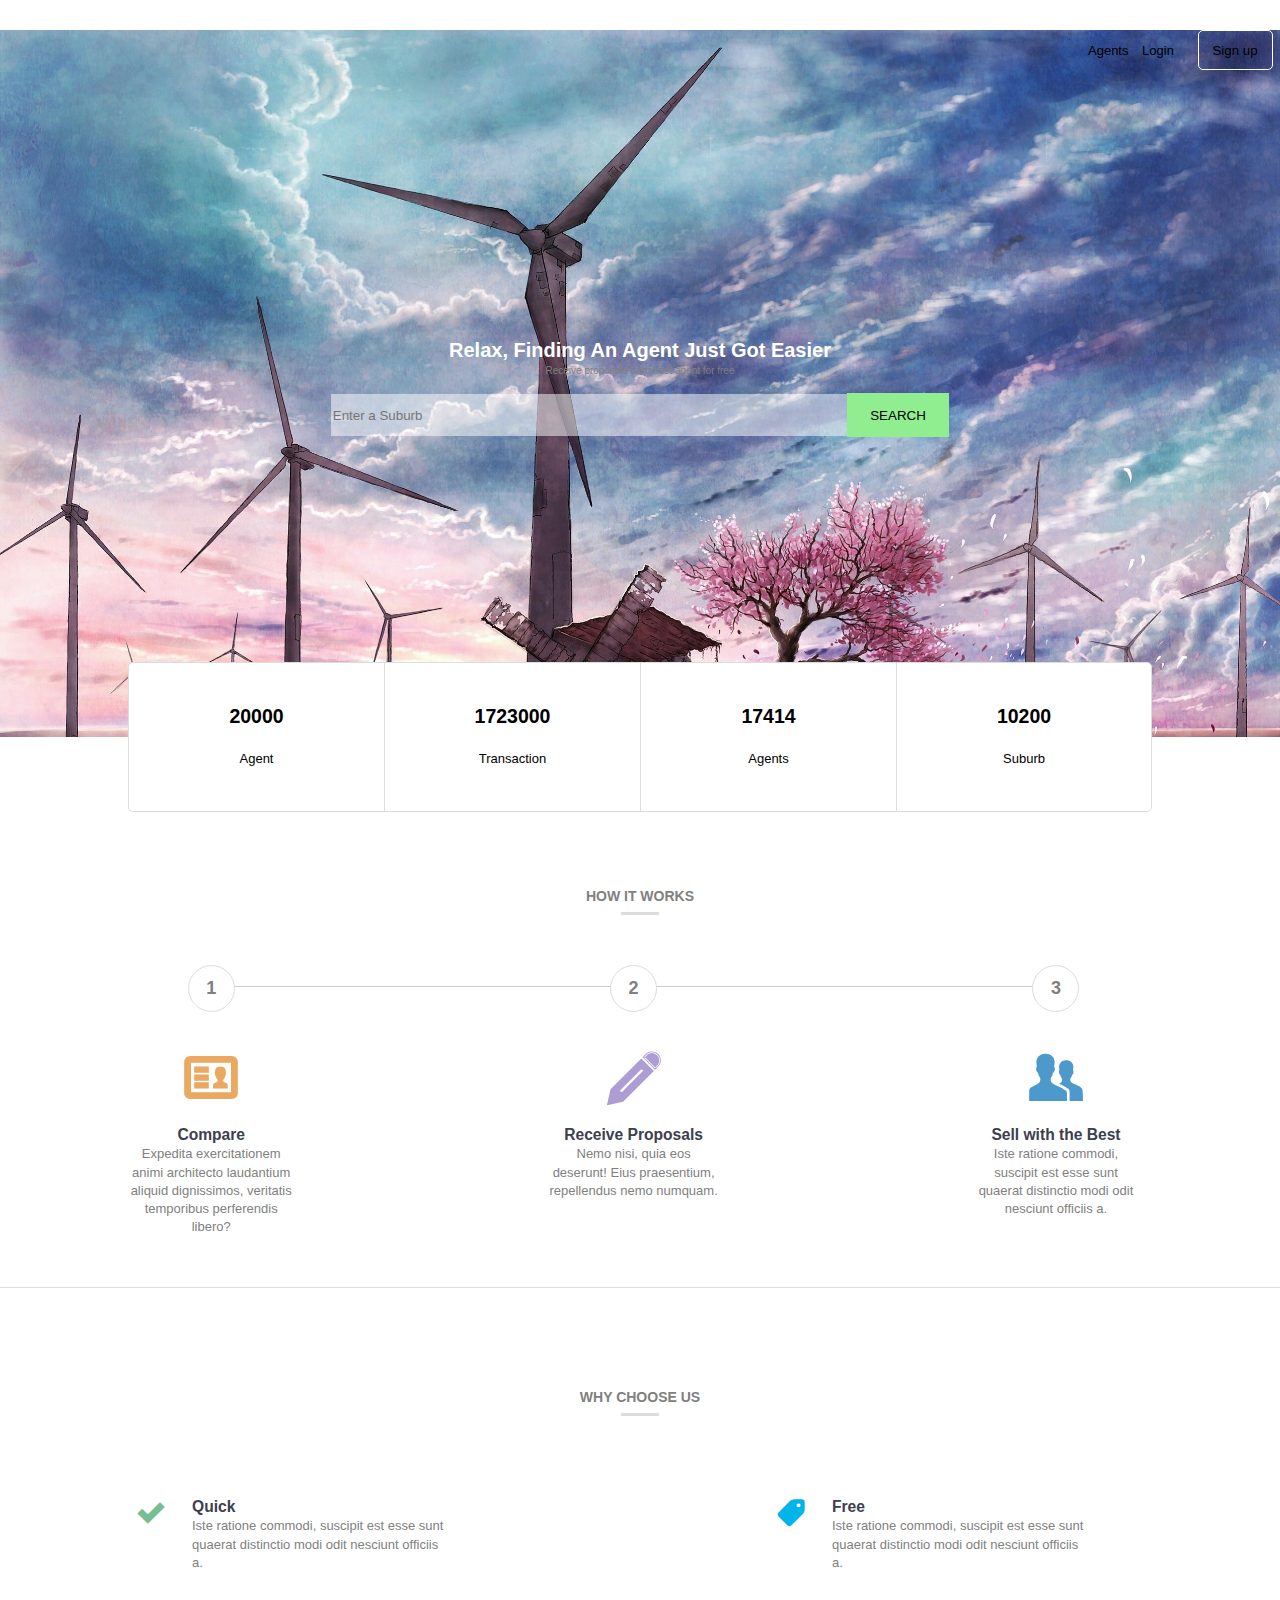
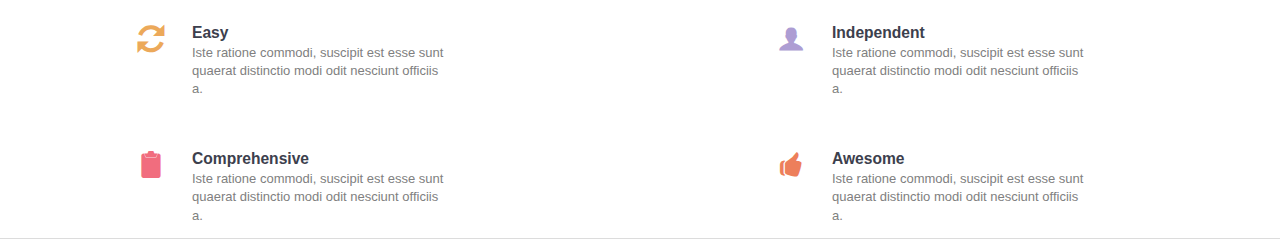
==== commit 5cebfeff: "finish 2ed section" ====
--- a/index.html
+++ b/index.html
@@ -82,32 +82,32 @@
   <ul>
     <li>
       <div class="icon-checkmark icon"></div>
-      <h3>Quick</h3>
+      <p class="big_content">Quick</p>
       <p>Iste ratione commodi, suscipit est esse sunt quaerat distinctio modi odit nesciunt officiis a.</p>
     </li>
     <li>
       <div class="icon-tag icon"></div>
-      <h3>Free</h3>
+      <p class="big_content">Free</p>
       <p>Iste ratione commodi, suscipit est esse sunt quaerat distinctio modi odit nesciunt officiis a.</p>
     </li>
     <li>
       <div class="icon-loop icon"></div>
-      <h3>Easy</h3>
+      <p class="big_content">Easy</p>
       <p>Iste ratione commodi, suscipit est esse sunt quaerat distinctio modi odit nesciunt officiis a.</p>
     </li>
     <li>
       <div class="icon-user icon"></div>
-      <h3>Independent</h3>
+      <p class="big_content">Independent<p>
       <p>Iste ratione commodi, suscipit est esse sunt quaerat distinctio modi odit nesciunt officiis a.</p>
     </li>
     <li>
       <div class="icon-clipboard icon"></div>
-      <h3>Comprehensive</h3>
+      <p class="big_content">Comprehensive</p>
       <p>Iste ratione commodi, suscipit est esse sunt quaerat distinctio modi odit nesciunt officiis a.</p>
     </li>
     <li>
       <div class="icon-thumbsup icon"></div>
-      <h3>Awesome</h3>
+      <p class="big_content">Awesome</p>
       <p>Iste ratione commodi, suscipit est esse sunt quaerat distinctio modi odit nesciunt officiis a.</p>
     </li>
   </ul>
--- a/stylesheets/style.css
+++ b/stylesheets/style.css
@@ -63,7 +63,14 @@
   display: block;
 }
 
-/* line 26, ../sass/style.scss */
+/* line 9, ../sass/style.scss */
+.center {
+  margin-left: auto;
+  margin-right: auto;
+  text-align: center;
+}
+
+/* line 34, ../sass/style.scss */
 .block, .how_it_works, .why_us {
   margin-top: 100px;
   width: 100%;
@@ -72,7 +79,7 @@
   border-bottom: 1px solid gainsboro;
 }
 
-/* line 33, ../sass/style.scss */
+/* line 41, ../sass/style.scss */
 .dividing_line, .how_it_works ul::before {
   content: "";
   position: absolute;
@@ -81,37 +88,43 @@
   top: 149px;
   border-top: 1px solid #ccc;
   width: 65%;
-}
-
-/* line 48, ../sass/style.scss */
-.title_style, .how_it_works ul li .item p {
-  margin-top: 10px;
-  color: gray;
-  font-weight: 800;
-  font-size: 18px;
-}
-
-/* line 52, ../sass/style.scss */
-.sl_p, .how_it_works ul li p {
-  width: 60%;
+  margin-left: auto;
+  margin-right: auto;
+  text-align: center;
+}
+
+/* line 56, ../sass/style.scss */
+.h3_w, .how_it_works ul li h3, .why_us ul li .big_content {
+  margin-top: 20px;
+  color: #3c404d;
+  font-weight: 800;
+  font-size: 1.2em;
+}
+
+/* line 60, ../sass/style.scss */
+.sl_p, .how_it_works ul li p, .why_us ul li p {
+  margin-left: auto;
+  margin-right: auto;
+  text-align: center;
+  width: 40%;
   color: gray;
   font-weight: 300;
   font-size: 1em;
 }
 
-/* line 58, ../sass/style.scss */
+/* line 66, ../sass/style.scss */
 body {
   font: 13px/1.4 Helvetica, arial, freesans, clean, sans-serif, "Segoe UI Emoji", "Segoe UI Symbol";
   background-repeat: no-repeat;
 }
 
-/* line 64, ../sass/style.scss */
+/* line 72, ../sass/style.scss */
 .people_list ul {
   top: -75px;
   position: relative;
   width: 80%;
 }
-/* line 68, ../sass/style.scss */
+/* line 76, ../sass/style.scss */
 .people_list ul li {
   background-color: white;
   -moz-box-sizing: border-box;
@@ -125,41 +138,41 @@
   border-left: 1px solid gainsboro;
   border-bottom: 1px solid gainsboro;
 }
-/* line 78, ../sass/style.scss */
+/* line 86, ../sass/style.scss */
 .people_list ul li:first-child {
   -moz-border-radius: 5px 0 0 5px;
   -webkit-border-radius: 5px;
   border-radius: 5px 0 0 5px;
 }
-/* line 81, ../sass/style.scss */
+/* line 89, ../sass/style.scss */
 .people_list ul li:last-child {
   -moz-border-radius: 0 5px 5px 0;
   -webkit-border-radius: 0;
   border-radius: 0 5px 5px 0;
   border-right: 1px solid gainsboro;
 }
-/* line 85, ../sass/style.scss */
+/* line 93, ../sass/style.scss */
 .people_list ul li h4 {
   margin-top: 40px;
   font-size: 1.5em;
   font-weight: bold;
 }
-/* line 90, ../sass/style.scss */
+/* line 98, ../sass/style.scss */
 .people_list ul li span {
   display: block;
   margin-top: 20px;
 }
 
-/* line 98, ../sass/style.scss */
+/* line 106, ../sass/style.scss */
 .header {
   background-image: url(/img/back.jpg);
   background-size: cover;
 }
-/* line 101, ../sass/style.scss */
+/* line 109, ../sass/style.scss */
 .header header {
   margin: 30px 0px 0 1088px;
 }
-/* line 103, ../sass/style.scss */
+/* line 111, ../sass/style.scss */
 .header header button {
   margin-left: 20px;
   border: 1px solid white;
@@ -170,54 +183,54 @@
   -webkit-border-radius: 5px;
   border-radius: 5px;
 }
-/* line 112, ../sass/style.scss */
+/* line 120, ../sass/style.scss */
 .header header a ~ a {
   margin-left: 10px;
 }
-/* line 117, ../sass/style.scss */
+/* line 125, ../sass/style.scss */
 .header .agent_search {
   padding-bottom: 300px;
 }
-/* line 119, ../sass/style.scss */
+/* line 127, ../sass/style.scss */
 .header .agent_search .l_text {
   margin: 266px auto 0;
   color: white;
   font-weight: bold;
   font-size: 20px;
 }
-/* line 124, ../sass/style.scss */
+/* line 132, ../sass/style.scss */
 .header .agent_search .s_text {
   color: gray;
   font-weight: 400;
   font-size: 10px;
 }
-/* line 129, ../sass/style.scss */
+/* line 137, ../sass/style.scss */
 .header .agent_search .search_suburb {
   text-align: center;
   margin: 15px auto 0;
 }
-/* line 132, ../sass/style.scss */
+/* line 140, ../sass/style.scss */
 .header .agent_search .search_suburb .search_bar, .header .agent_search .search_suburb .search_button {
   border: 0 solid gray;
 }
-/* line 136, ../sass/style.scss */
+/* line 144, ../sass/style.scss */
 .header .agent_search .search_suburb .search_bar {
   width: 40%;
   height: 40px;
   background-color: rgba(255, 255, 255, 0.5);
 }
-/* line 141, ../sass/style.scss */
+/* line 149, ../sass/style.scss */
 .header .agent_search .search_suburb .search_button {
   width: 8%;
   height: 44px;
   background-color: lightgreen;
 }
 
-/* line 153, ../sass/style.scss */
+/* line 161, ../sass/style.scss */
 .how_it_works .title {
   width: 100%;
 }
-/* line 11, ../sass/style.scss */
+/* line 19, ../sass/style.scss */
 .how_it_works .title p {
   width: 20%;
   text-transform: uppercase;
@@ -225,7 +238,7 @@
   font-weight: 800;
   font-size: 14px;
 }
-/* line 16, ../sass/style.scss */
+/* line 24, ../sass/style.scss */
 .how_it_works .title div {
   width: 3%;
   height: 3px;
@@ -237,17 +250,17 @@
   margin-top: 5px;
   margin-bottom: 20px;
 }
-/* line 156, ../sass/style.scss */
+/* line 164, ../sass/style.scss */
 .how_it_works ul {
   margin-top: 50px;
 }
-/* line 161, ../sass/style.scss */
+/* line 169, ../sass/style.scss */
 .how_it_works ul li {
   width: 33%;
   float: left;
   position: relative;
 }
-/* line 163, ../sass/style.scss */
+/* line 171, ../sass/style.scss */
 .how_it_works ul li .item {
   border: 1px solid gainsboro;
   border-radius: 100%;
@@ -255,41 +268,41 @@
   height: 45px;
   background-color: #fff;
 }
-/* line 173, ../sass/style.scss */
+/* line 177, ../sass/style.scss */
+.how_it_works ul li .item p {
+  margin-top: 10px;
+  color: gray;
+  font-weight: 800;
+  font-size: 18px;
+}
+/* line 183, ../sass/style.scss */
 .how_it_works ul li .icon-vcard, .how_it_works ul li .icon-pencil, .how_it_works ul li .icon-users {
   margin-top: 40px;
 }
-/* line 176, ../sass/style.scss */
+/* line 186, ../sass/style.scss */
 .how_it_works ul li .icon-vcard {
   color: #EAA861;
   font-weight: 800;
   font-size: 4em;
 }
-/* line 179, ../sass/style.scss */
+/* line 189, ../sass/style.scss */
 .how_it_works ul li .icon-pencil {
   color: #ad9dd3;
   font-weight: 800;
   font-size: 4em;
 }
-/* line 182, ../sass/style.scss */
+/* line 192, ../sass/style.scss */
 .how_it_works ul li .icon-users {
   color: #4d99cb;
   font-weight: 800;
   font-size: 4em;
 }
-/* line 185, ../sass/style.scss */
-.how_it_works ul li h3 {
-  margin-top: 20px;
-  color: #3c404d;
-  font-weight: 800;
-  font-size: 1.2em;
-}
-
-/* line 198, ../sass/style.scss */
+
+/* line 207, ../sass/style.scss */
 .why_us .title {
   width: 100%;
 }
-/* line 11, ../sass/style.scss */
+/* line 19, ../sass/style.scss */
 .why_us .title p {
   width: 20%;
   text-transform: uppercase;
@@ -297,7 +310,7 @@
   font-weight: 800;
   font-size: 14px;
 }
-/* line 16, ../sass/style.scss */
+/* line 24, ../sass/style.scss */
 .why_us .title div {
   width: 3%;
   height: 3px;
@@ -309,21 +322,77 @@
   margin-top: 5px;
   margin-bottom: 20px;
 }
-
-/* line 203, ../sass/style.scss */
+/* line 210, ../sass/style.scss */
+.why_us ul {
+  margin-top: 30px;
+}
+/* line 213, ../sass/style.scss */
+.why_us ul li {
+  width: 50%;
+  float: left;
+  position: relative;
+  margin-top: 30px;
+}
+/* line 216, ../sass/style.scss */
+.why_us ul li .icon {
+  float: left;
+  position: absolute;
+  margin-top: 24px;
+  margin-left: 138px;
+}
+/* line 222, ../sass/style.scss */
+.why_us ul li .icon-checkmark {
+  color: #78be93;
+  font-weight: 800;
+  font-size: 2em;
+}
+/* line 225, ../sass/style.scss */
+.why_us ul li .icon-tag {
+  color: #01b4ea;
+  font-weight: 800;
+  font-size: 2em;
+}
+/* line 228, ../sass/style.scss */
+.why_us ul li .icon-loop {
+  color: #eca95a;
+  font-weight: 800;
+  font-size: 2em;
+}
+/* line 231, ../sass/style.scss */
+.why_us ul li .icon-thumbsup {
+  color: #ed7f5b;
+  font-weight: 800;
+  font-size: 2em;
+}
+/* line 234, ../sass/style.scss */
+.why_us ul li .icon-user {
+  color: #ad9dd3;
+  font-weight: 800;
+  font-size: 2em;
+}
+/* line 237, ../sass/style.scss */
+.why_us ul li .icon-clipboard {
+  color: #f16d7e;
+  font-weight: 800;
+  font-size: 2em;
+}
+/* line 240, ../sass/style.scss */
+.why_us ul li .big_content {
+  width: 40%;
+  text-align: left;
+}
+/* line 245, ../sass/style.scss */
+.why_us ul li p {
+  text-align: left;
+}
+
+/* line 253, ../sass/style.scss */
 .com_font_style, .header .agent_search .l_text, .header .agent_search .s_text {
   text-align: center;
 }
 
-/* line 207, ../sass/style.scss */
+/* line 257, ../sass/style.scss */
 .com_box_style, .header header button, .header .agent_search .search_suburb .search_bar, .header .agent_search .search_suburb .search_button {
   text-shadow: none;
   box-shadow: none;
 }
-
-/* line 211, ../sass/style.scss */
-.center, .dividing_line, .how_it_works ul::before, .sl_p, .how_it_works ul li p {
-  margin-left: auto;
-  margin-right: auto;
-  text-align: center;
-}
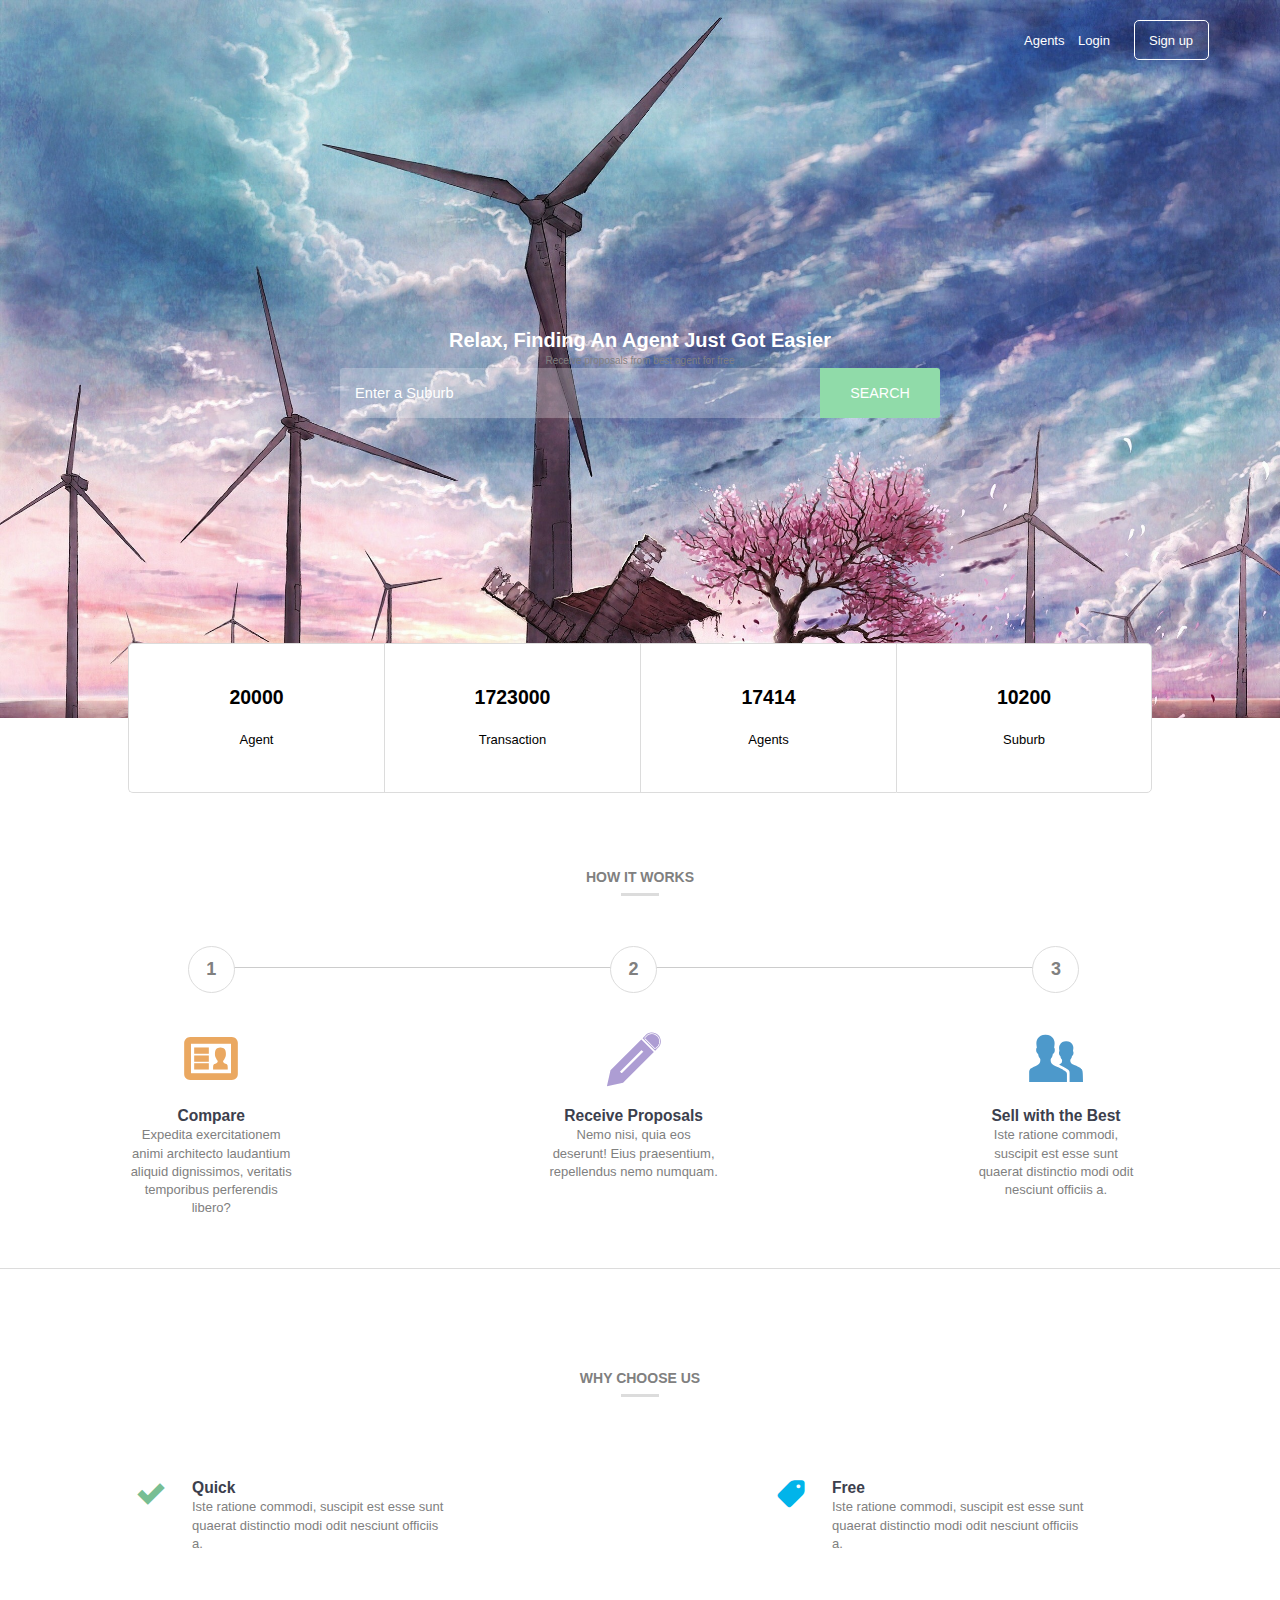
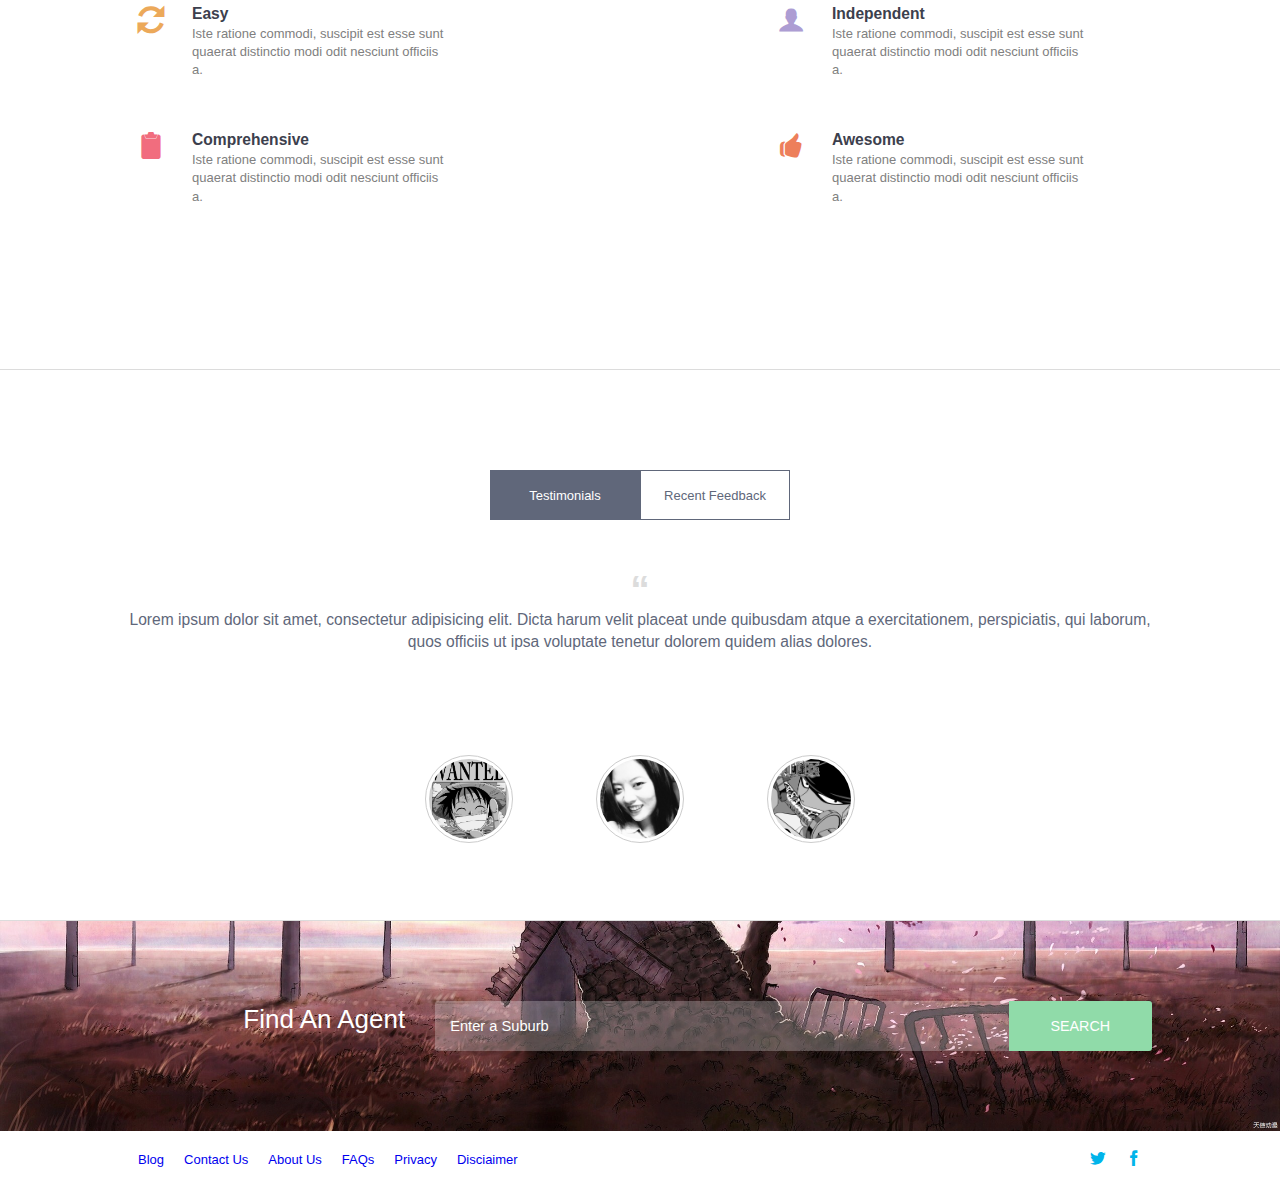
==== commit 5a2e69d1: "almost done" ====
--- a/index.html
+++ b/index.html
@@ -21,9 +21,9 @@
       <p class="l_text">Relax, Finding An Agent Just Got Easier</p>
 
       <p class="s_text">Receive proposals from best agent for free</p>
-
-      <div class="search_suburb">
-        <input class="search_bar" placeholder="Enter a Suburb"/><button class="search_button">SEARCH</button>
+      <div class="search-group center">
+        <input type="text" placeholder="Enter a Suburb">
+        <input type="button" value="SEARCH" />
       </div>
     </div>
 </section>
@@ -112,12 +112,64 @@
     </li>
   </ul>
 </section>
-<!-- <footer>
-  <a>Blog</a>
-  <a>Contact US</a>
 
-  <div>github</div>
-  <div>facebook</div>
-</footer> -->
+<section class="trd_part center">
+  <div class="center">
+    <button class="testimonials">Testimonials</button><button class="feedback">Recent Feedback</button>
+  </div>
+  <p class="center">Lorem ipsum dolor sit amet, consectetur adipisicing elit. Dicta harum velit placeat unde quibusdam atque a exercitationem, perspiciatis, qui laborum, quos officiis ut ipsa voluptate tenetur dolorem quidem alias dolores.</p>
+  <ul class="menbers center clearfix">
+    <li class="center">
+      <div class="underline center toggle"></div>
+      <div class="toggle">John Mayer</div>
+      <div class="toggle">Halcyon, CEO</div>
+      <div class="face-box center">
+        <div class="face left_face"></div>
+      </div>
+    </li>
+    <li class="center">
+      <div class="underline center toggle"></div>
+      <div class="toggle">John Mayer</div>
+      <div class="toggle">Halcyon, CEO</div>
+      <div class="face-box center">
+        <div class="face mid_face"></div>
+      </div>
+    </li>
+    <li class="center">
+      <div class="underline center toggle"></div>
+      <div class="toggle">John Mayer</div>
+      <div class="toggle">Halcyon, CEO</div>
+      <div class="face-box center">
+        <div class="face right_face"></div>
+      </div>
+    </li>
+  </ul>
+</section>
+
+<footer>
+  <div class="find-agent">
+    <div class="center clearfix">
+      <label>Find An Agent</label>
+      <div class="search-group">
+        <input type="text" placeholder="Enter a Suburb">
+        <input type="button" value="SEARCH" />
+      </div>
+    </div>
+  </div>
+  <div class="footer center clearfix">
+    <ul class="concat clearfix">
+      <li><a href="#">Blog</a></li>
+      <li><a href="#">Contact Us</a></li>
+      <li><a href="#">About Us</a></li>
+      <li><a href="#">FAQs</a></li>
+      <li><a href="#">Privacy</a></li>
+      <li><a href="#">Disciaimer</a></li>
+    </ul>
+    <ul class="icons clearfix">
+      <li><i class="icon icon-twitter"></i></li>
+      <li><i class="icon icon-facebook"></i></li>
+    </ul>
+  </div>
+</footer>
 </body>
 </html>
--- a/stylesheets/style.css
+++ b/stylesheets/style.css
@@ -1,3 +1,4 @@
+@charset "UTF-8";
 /* line 5, ../../../../../../.rbenv/versions/2.1.2/lib/ruby/gems/2.1.0/gems/compass-core-1.0.1/stylesheets/compass/reset/_utilities.scss */
 html, body, div, span, applet, object, iframe,
 h1, h2, h3, h4, h5, h6, p, blockquote, pre,
@@ -70,8 +71,30 @@
   text-align: center;
 }
 
-/* line 34, ../sass/style.scss */
-.block, .how_it_works, .why_us {
+/* line 13, ../sass/style.scss */
+.clearfix:before, .clearfix:after {
+  content: "";
+  display: table;
+}
+/* line 18, ../sass/style.scss */
+.clearfix:after {
+  clear: both;
+}
+
+/* line 47, ../sass/style.scss */
+.underline {
+  height: 2px;
+  background-color: gainsboro;
+  -moz-box-sizing: border-box;
+  -webkit-box-sizing: border-box;
+  box-sizing: border-box;
+  border-top: 1px solid gainsboro;
+  margin-top: 5px;
+  margin-bottom: 20px;
+}
+
+/* line 55, ../sass/style.scss */
+.block, .how_it_works, .why_us, .trd_part {
   margin-top: 100px;
   width: 100%;
   height: 450px;
@@ -79,7 +102,7 @@
   border-bottom: 1px solid gainsboro;
 }
 
-/* line 41, ../sass/style.scss */
+/* line 62, ../sass/style.scss */
 .dividing_line, .how_it_works ul::before {
   content: "";
   position: absolute;
@@ -93,7 +116,7 @@
   text-align: center;
 }
 
-/* line 56, ../sass/style.scss */
+/* line 77, ../sass/style.scss */
 .h3_w, .how_it_works ul li h3, .why_us ul li .big_content {
   margin-top: 20px;
   color: #3c404d;
@@ -101,7 +124,7 @@
   font-size: 1.2em;
 }
 
-/* line 60, ../sass/style.scss */
+/* line 81, ../sass/style.scss */
 .sl_p, .how_it_works ul li p, .why_us ul li p {
   margin-left: auto;
   margin-right: auto;
@@ -112,19 +135,82 @@
   font-size: 1em;
 }
 
-/* line 66, ../sass/style.scss */
+/* line 86, ../sass/style.scss */
+.search-group {
+  height: 50px;
+  width: 600px;
+  position: relative;
+}
+/* line 90, ../sass/style.scss */
+.search-group input {
+  height: 100%;
+  border: none;
+  line-height: 1em;
+  vertical-align: middle;
+  padding: 0 15px;
+}
+/* line 97, ../sass/style.scss */
+.search-group input[type='text'] {
+  position: absolute;
+  left: 0;
+  width: 80%;
+  background-color: rgba(255, 255, 255, 0.25);
+  -moz-box-sizing: border-box;
+  -webkit-box-sizing: border-box;
+  box-sizing: border-box;
+  -moz-border-radius: 3px 0 0 3px;
+  -webkit-border-radius: 3px;
+  border-radius: 3px 0 0 3px;
+}
+/* line 61, ../../../../../../.rbenv/versions/2.1.2/lib/ruby/gems/2.1.0/gems/compass-core-1.0.1/stylesheets/compass/css3/_user-interface.scss */
+.search-group input[type='text']:-moz-placeholder {
+  font-size: 1.1em;
+  color: white;
+}
+/* line 64, ../../../../../../.rbenv/versions/2.1.2/lib/ruby/gems/2.1.0/gems/compass-core-1.0.1/stylesheets/compass/css3/_user-interface.scss */
+.search-group input[type='text']::-moz-placeholder {
+  font-size: 1.1em;
+  color: white;
+}
+/* line 67, ../../../../../../.rbenv/versions/2.1.2/lib/ruby/gems/2.1.0/gems/compass-core-1.0.1/stylesheets/compass/css3/_user-interface.scss */
+.search-group input[type='text']:-ms-input-placeholder {
+  font-size: 1.1em;
+  color: white;
+}
+/* line 56, ../../../../../../.rbenv/versions/2.1.2/lib/ruby/gems/2.1.0/gems/compass-core-1.0.1/stylesheets/compass/css3/_user-interface.scss */
+.search-group input[type='text']::-webkit-input-placeholder {
+  font-size: 1.1em;
+  color: white;
+}
+/* line 109, ../sass/style.scss */
+.search-group input[type='button'] {
+  position: absolute;
+  right: 0;
+  width: 20%;
+  color: #ffffff;
+  font-size: 1.1em;
+  background-color: #90dba9;
+  -moz-box-sizing: border-box;
+  -webkit-box-sizing: border-box;
+  box-sizing: border-box;
+  -moz-border-radius: 0 3px 3px 0;
+  -webkit-border-radius: 0;
+  border-radius: 0 3px 3px 0;
+}
+
+/* line 121, ../sass/style.scss */
 body {
   font: 13px/1.4 Helvetica, arial, freesans, clean, sans-serif, "Segoe UI Emoji", "Segoe UI Symbol";
   background-repeat: no-repeat;
 }
 
-/* line 72, ../sass/style.scss */
+/* line 127, ../sass/style.scss */
 .people_list ul {
   top: -75px;
   position: relative;
   width: 80%;
 }
-/* line 76, ../sass/style.scss */
+/* line 131, ../sass/style.scss */
 .people_list ul li {
   background-color: white;
   -moz-box-sizing: border-box;
@@ -138,41 +224,44 @@
   border-left: 1px solid gainsboro;
   border-bottom: 1px solid gainsboro;
 }
-/* line 86, ../sass/style.scss */
+/* line 141, ../sass/style.scss */
 .people_list ul li:first-child {
   -moz-border-radius: 5px 0 0 5px;
   -webkit-border-radius: 5px;
   border-radius: 5px 0 0 5px;
 }
-/* line 89, ../sass/style.scss */
+/* line 144, ../sass/style.scss */
 .people_list ul li:last-child {
   -moz-border-radius: 0 5px 5px 0;
   -webkit-border-radius: 0;
   border-radius: 0 5px 5px 0;
   border-right: 1px solid gainsboro;
 }
-/* line 93, ../sass/style.scss */
+/* line 148, ../sass/style.scss */
 .people_list ul li h4 {
   margin-top: 40px;
   font-size: 1.5em;
   font-weight: bold;
 }
-/* line 98, ../sass/style.scss */
+/* line 153, ../sass/style.scss */
 .people_list ul li span {
   display: block;
   margin-top: 20px;
 }
 
-/* line 106, ../sass/style.scss */
+/* line 161, ../sass/style.scss */
 .header {
   background-image: url(/img/back.jpg);
   background-size: cover;
 }
-/* line 109, ../sass/style.scss */
+/* line 164, ../sass/style.scss */
 .header header {
-  margin: 30px 0px 0 1088px;
-}
-/* line 111, ../sass/style.scss */
+  padding: 20px 0 0 80%;
+  color: white;
+  font-weight: 200;
+  font-size: 1em;
+}
+/* line 168, ../sass/style.scss */
 .header header button {
   margin-left: 20px;
   border: 1px solid white;
@@ -182,55 +271,62 @@
   -moz-border-radius: 5px;
   -webkit-border-radius: 5px;
   border-radius: 5px;
-}
-/* line 120, ../sass/style.scss */
+  color: white;
+  font-weight: 200;
+  font-size: 1em;
+}
+/* line 179, ../sass/style.scss */
 .header header a ~ a {
   margin-left: 10px;
 }
-/* line 125, ../sass/style.scss */
+/* line 184, ../sass/style.scss */
 .header .agent_search {
   padding-bottom: 300px;
 }
-/* line 127, ../sass/style.scss */
+/* line 186, ../sass/style.scss */
 .header .agent_search .l_text {
   margin: 266px auto 0;
   color: white;
   font-weight: bold;
   font-size: 20px;
 }
-/* line 132, ../sass/style.scss */
+/* line 191, ../sass/style.scss */
 .header .agent_search .s_text {
   color: gray;
   font-weight: 400;
   font-size: 10px;
 }
-/* line 137, ../sass/style.scss */
-.header .agent_search .search_suburb {
+
+/* line 199, ../sass/style.scss */
+.search_suburb {
   text-align: center;
   margin: 15px auto 0;
 }
-/* line 140, ../sass/style.scss */
-.header .agent_search .search_suburb .search_bar, .header .agent_search .search_suburb .search_button {
+/* line 202, ../sass/style.scss */
+.search_suburb .search_bar, .search_suburb .search_button {
   border: 0 solid gray;
 }
-/* line 144, ../sass/style.scss */
-.header .agent_search .search_suburb .search_bar {
+/* line 206, ../sass/style.scss */
+.search_suburb .search_bar {
   width: 40%;
   height: 40px;
   background-color: rgba(255, 255, 255, 0.5);
 }
-/* line 149, ../sass/style.scss */
-.header .agent_search .search_suburb .search_button {
+/* line 211, ../sass/style.scss */
+.search_suburb .search_button {
   width: 8%;
   height: 44px;
   background-color: lightgreen;
-}
-
-/* line 161, ../sass/style.scss */
+  color: white;
+  font-weight: 200;
+  font-size: 1em;
+}
+
+/* line 221, ../sass/style.scss */
 .how_it_works .title {
   width: 100%;
 }
-/* line 19, ../sass/style.scss */
+/* line 32, ../sass/style.scss */
 .how_it_works .title p {
   width: 20%;
   text-transform: uppercase;
@@ -238,7 +334,7 @@
   font-weight: 800;
   font-size: 14px;
 }
-/* line 24, ../sass/style.scss */
+/* line 37, ../sass/style.scss */
 .how_it_works .title div {
   width: 3%;
   height: 3px;
@@ -250,17 +346,17 @@
   margin-top: 5px;
   margin-bottom: 20px;
 }
-/* line 164, ../sass/style.scss */
+/* line 224, ../sass/style.scss */
 .how_it_works ul {
   margin-top: 50px;
 }
-/* line 169, ../sass/style.scss */
+/* line 229, ../sass/style.scss */
 .how_it_works ul li {
   width: 33%;
   float: left;
   position: relative;
 }
-/* line 171, ../sass/style.scss */
+/* line 231, ../sass/style.scss */
 .how_it_works ul li .item {
   border: 1px solid gainsboro;
   border-radius: 100%;
@@ -268,41 +364,45 @@
   height: 45px;
   background-color: #fff;
 }
-/* line 177, ../sass/style.scss */
+/* line 237, ../sass/style.scss */
 .how_it_works ul li .item p {
   margin-top: 10px;
   color: gray;
   font-weight: 800;
   font-size: 18px;
 }
-/* line 183, ../sass/style.scss */
+/* line 243, ../sass/style.scss */
 .how_it_works ul li .icon-vcard, .how_it_works ul li .icon-pencil, .how_it_works ul li .icon-users {
   margin-top: 40px;
 }
-/* line 186, ../sass/style.scss */
+/* line 246, ../sass/style.scss */
 .how_it_works ul li .icon-vcard {
   color: #EAA861;
   font-weight: 800;
   font-size: 4em;
 }
-/* line 189, ../sass/style.scss */
+/* line 249, ../sass/style.scss */
 .how_it_works ul li .icon-pencil {
   color: #ad9dd3;
   font-weight: 800;
   font-size: 4em;
 }
-/* line 192, ../sass/style.scss */
+/* line 252, ../sass/style.scss */
 .how_it_works ul li .icon-users {
   color: #4d99cb;
   font-weight: 800;
   font-size: 4em;
 }
 
-/* line 207, ../sass/style.scss */
+/* line 265, ../sass/style.scss */
+.why_us {
+  height: 600px;
+}
+/* line 268, ../sass/style.scss */
 .why_us .title {
   width: 100%;
 }
-/* line 19, ../sass/style.scss */
+/* line 32, ../sass/style.scss */
 .why_us .title p {
   width: 20%;
   text-transform: uppercase;
@@ -310,7 +410,7 @@
   font-weight: 800;
   font-size: 14px;
 }
-/* line 24, ../sass/style.scss */
+/* line 37, ../sass/style.scss */
 .why_us .title div {
   width: 3%;
   height: 3px;
@@ -322,77 +422,262 @@
   margin-top: 5px;
   margin-bottom: 20px;
 }
-/* line 210, ../sass/style.scss */
+/* line 271, ../sass/style.scss */
 .why_us ul {
   margin-top: 30px;
 }
-/* line 213, ../sass/style.scss */
+/* line 273, ../sass/style.scss */
 .why_us ul li {
   width: 50%;
   float: left;
   position: relative;
   margin-top: 30px;
 }
-/* line 216, ../sass/style.scss */
+/* line 276, ../sass/style.scss */
 .why_us ul li .icon {
   float: left;
   position: absolute;
   margin-top: 24px;
   margin-left: 138px;
 }
-/* line 222, ../sass/style.scss */
+/* line 282, ../sass/style.scss */
 .why_us ul li .icon-checkmark {
   color: #78be93;
   font-weight: 800;
   font-size: 2em;
 }
-/* line 225, ../sass/style.scss */
+/* line 285, ../sass/style.scss */
 .why_us ul li .icon-tag {
   color: #01b4ea;
   font-weight: 800;
   font-size: 2em;
 }
-/* line 228, ../sass/style.scss */
+/* line 288, ../sass/style.scss */
 .why_us ul li .icon-loop {
   color: #eca95a;
   font-weight: 800;
   font-size: 2em;
 }
-/* line 231, ../sass/style.scss */
+/* line 291, ../sass/style.scss */
 .why_us ul li .icon-thumbsup {
   color: #ed7f5b;
   font-weight: 800;
   font-size: 2em;
 }
-/* line 234, ../sass/style.scss */
+/* line 294, ../sass/style.scss */
 .why_us ul li .icon-user {
   color: #ad9dd3;
   font-weight: 800;
   font-size: 2em;
 }
-/* line 237, ../sass/style.scss */
+/* line 297, ../sass/style.scss */
 .why_us ul li .icon-clipboard {
   color: #f16d7e;
   font-weight: 800;
   font-size: 2em;
 }
-/* line 240, ../sass/style.scss */
+/* line 300, ../sass/style.scss */
 .why_us ul li .big_content {
   width: 40%;
   text-align: left;
 }
-/* line 245, ../sass/style.scss */
+/* line 305, ../sass/style.scss */
 .why_us ul li p {
   text-align: left;
 }
 
-/* line 253, ../sass/style.scss */
+/* line 315, ../sass/style.scss */
+.trd_part .testimonials, .trd_part .feedback {
+  border: 1px solid #60677a;
+  width: 150px;
+  height: 50px;
+}
+/* line 321, ../sass/style.scss */
+.trd_part .testimonials {
+  background-color: #60677a;
+  color: white;
+  font-weight: 400;
+  font-size: 1em;
+}
+/* line 326, ../sass/style.scss */
+.trd_part .feedback {
+  background-color: white;
+  color: #60677a;
+  font-weight: 400;
+  font-size: 1em;
+}
+/* line 330, ../sass/style.scss */
+.trd_part p {
+  margin-top: 50px;
+  width: 80%;
+  color: #60677a;
+  font-weight: 400;
+  font-size: 1.2em;
+}
+/* line 334, ../sass/style.scss */
+.trd_part p::before {
+  content: "“";
+  text-align: center;
+  display: block;
+  line-height: 1em;
+  color: gainsboro;
+  font-weight: 800;
+  font-size: 2.5em;
+}
+/* line 342, ../sass/style.scss */
+.trd_part .menbers {
+  width: 40%;
+  margin-top: 2em;
+}
+/* line 346, ../sass/style.scss */
+.trd_part .menbers li {
+  width: 33.3333%;
+  float: left;
+  position: relative;
+}
+/* line 348, ../sass/style.scss */
+.trd_part .menbers li .underline {
+  width: 20px;
+}
+/* line 351, ../sass/style.scss */
+.trd_part .menbers li .toggle {
+  visibility: hidden;
+}
+/* line 354, ../sass/style.scss */
+.trd_part .menbers li .face-box {
+  margin-top: 1em;
+  border: 1px solid #ccc;
+  padding: 3px;
+  height: 80px;
+  width: 80px;
+  -moz-border-radius: 80px;
+  -webkit-border-radius: 80px;
+  border-radius: 80px;
+}
+/* line 362, ../sass/style.scss */
+.trd_part .menbers li .face {
+  height: 80px;
+  width: 80px;
+  background-color: blue;
+  -webkit-filter: grayscale(100%);
+  filter: grayscale(100%);
+  -moz-border-radius: 80px;
+  -webkit-border-radius: 80px;
+  border-radius: 80px;
+}
+/* line 369, ../sass/style.scss */
+.trd_part .menbers li .left_face {
+  background-image: url(/img/lufu_wanted.jpeg);
+  background-size: cover;
+}
+/* line 373, ../sass/style.scss */
+.trd_part .menbers li .mid_face {
+  background-image: url(/img/tong.jpg);
+  background-position: center;
+  background-size: cover;
+}
+/* line 378, ../sass/style.scss */
+.trd_part .menbers li .right_face {
+  background-image: url(/img/zoro.jpg);
+  background-size: cover;
+}
+/* line 383, ../sass/style.scss */
+.trd_part .menbers li:hover .toggle {
+  visibility: visible;
+}
+/* line 386, ../sass/style.scss */
+.trd_part .menbers li:hover .face {
+  -webkit-filter: grayscale(0);
+  filter: grayscale(0);
+}
+
+/* line 394, ../sass/style.scss */
+.find-agent {
+  padding: 80px 0;
+  background-image: url(/img/back.jpg);
+  background-size: cover;
+  background-position: bottom;
+  text-align: center;
+}
+/* line 400, ../sass/style.scss */
+.find-agent > div {
+  width: 80%;
+}
+/* line 403, ../sass/style.scss */
+.find-agent label {
+  display: block;
+  height: 50px;
+  float: left;
+  width: 30%;
+  text-align: right;
+  padding-right: 30px;
+  color: #fff;
+  font-size: 2em;
+  vertical-align: middle;
+  -moz-box-sizing: border-box;
+  -webkit-box-sizing: border-box;
+  box-sizing: border-box;
+}
+/* line 415, ../sass/style.scss */
+.find-agent .search-group {
+  float: left;
+  margin-top: 0;
+  width: 70%;
+  text-align: left;
+  -moz-box-sizing: border-box;
+  -webkit-box-sizing: border-box;
+  box-sizing: border-box;
+}
+
+/* line 423, ../sass/style.scss */
+.footer {
+  -moz-border-radius: 0 5px 5px 0;
+  -webkit-border-radius: 0;
+  border-radius: 0 5px 5px 0;
+  padding: 1.5em 0;
+  width: 80%;
+}
+/* line 427, ../sass/style.scss */
+.footer .concat {
+  float: left;
+}
+/* line 430, ../sass/style.scss */
+.footer .icons {
+  float: right;
+}
+/* line 433, ../sass/style.scss */
+.footer .icon-twitter {
+  color: #01b4ea;
+  font-weight: 400;
+  font-size: 1.2em;
+}
+/* line 436, ../sass/style.scss */
+.footer .icon-facebook {
+  color: #01b4ea;
+  font-weight: 400;
+  font-size: 1.2em;
+}
+/* line 439, ../sass/style.scss */
+.footer li {
+  float: left;
+  padding: 0 10px;
+}
+/* line 443, ../sass/style.scss */
+.footer a {
+  text-decoration: none;
+}
+/* line 445, ../sass/style.scss */
+.footer a:hover {
+  text-decoration: underline;
+}
+
+/* line 451, ../sass/style.scss */
 .com_font_style, .header .agent_search .l_text, .header .agent_search .s_text {
   text-align: center;
 }
 
-/* line 257, ../sass/style.scss */
-.com_box_style, .header header button, .header .agent_search .search_suburb .search_bar, .header .agent_search .search_suburb .search_button {
+/* line 455, ../sass/style.scss */
+.com_box_style, .header header button, .search_suburb .search_bar, .search_suburb .search_button, .trd_part .testimonials, .trd_part .feedback {
   text-shadow: none;
   box-shadow: none;
 }
--- a/icomoon/style.css
+++ b/icomoon/style.css
@@ -1,10 +1,10 @@
 @font-face {
 	font-family: 'icomoon';
-	src:url('fonts/icomoon.eot?-qb9my8');
-	src:url('fonts/icomoon.eot?#iefix-qb9my8') format('embedded-opentype'),
-		url('fonts/icomoon.woff?-qb9my8') format('woff'),
-		url('fonts/icomoon.ttf?-qb9my8') format('truetype'),
-		url('fonts/icomoon.svg?-qb9my8#icomoon') format('svg');
+	src:url('fonts/icomoon.eot?ncggiz');
+	src:url('fonts/icomoon.eot?#iefixncggiz') format('embedded-opentype'),
+		url('fonts/icomoon.woff?ncggiz') format('woff'),
+		url('fonts/icomoon.ttf?ncggiz') format('truetype'),
+		url('fonts/icomoon.svg?ncggiz#icomoon') format('svg');
 	font-weight: normal;
 	font-style: normal;
 }
@@ -41,6 +41,12 @@
 .icon-loop:before {
 	content: "\e605";
 }
+.icon-facebook:before {
+	content: "\e60a";
+}
+.icon-twitter:before {
+	content: "\e60b";
+}
 .icon-users:before {
 	content: "\e606";
 }
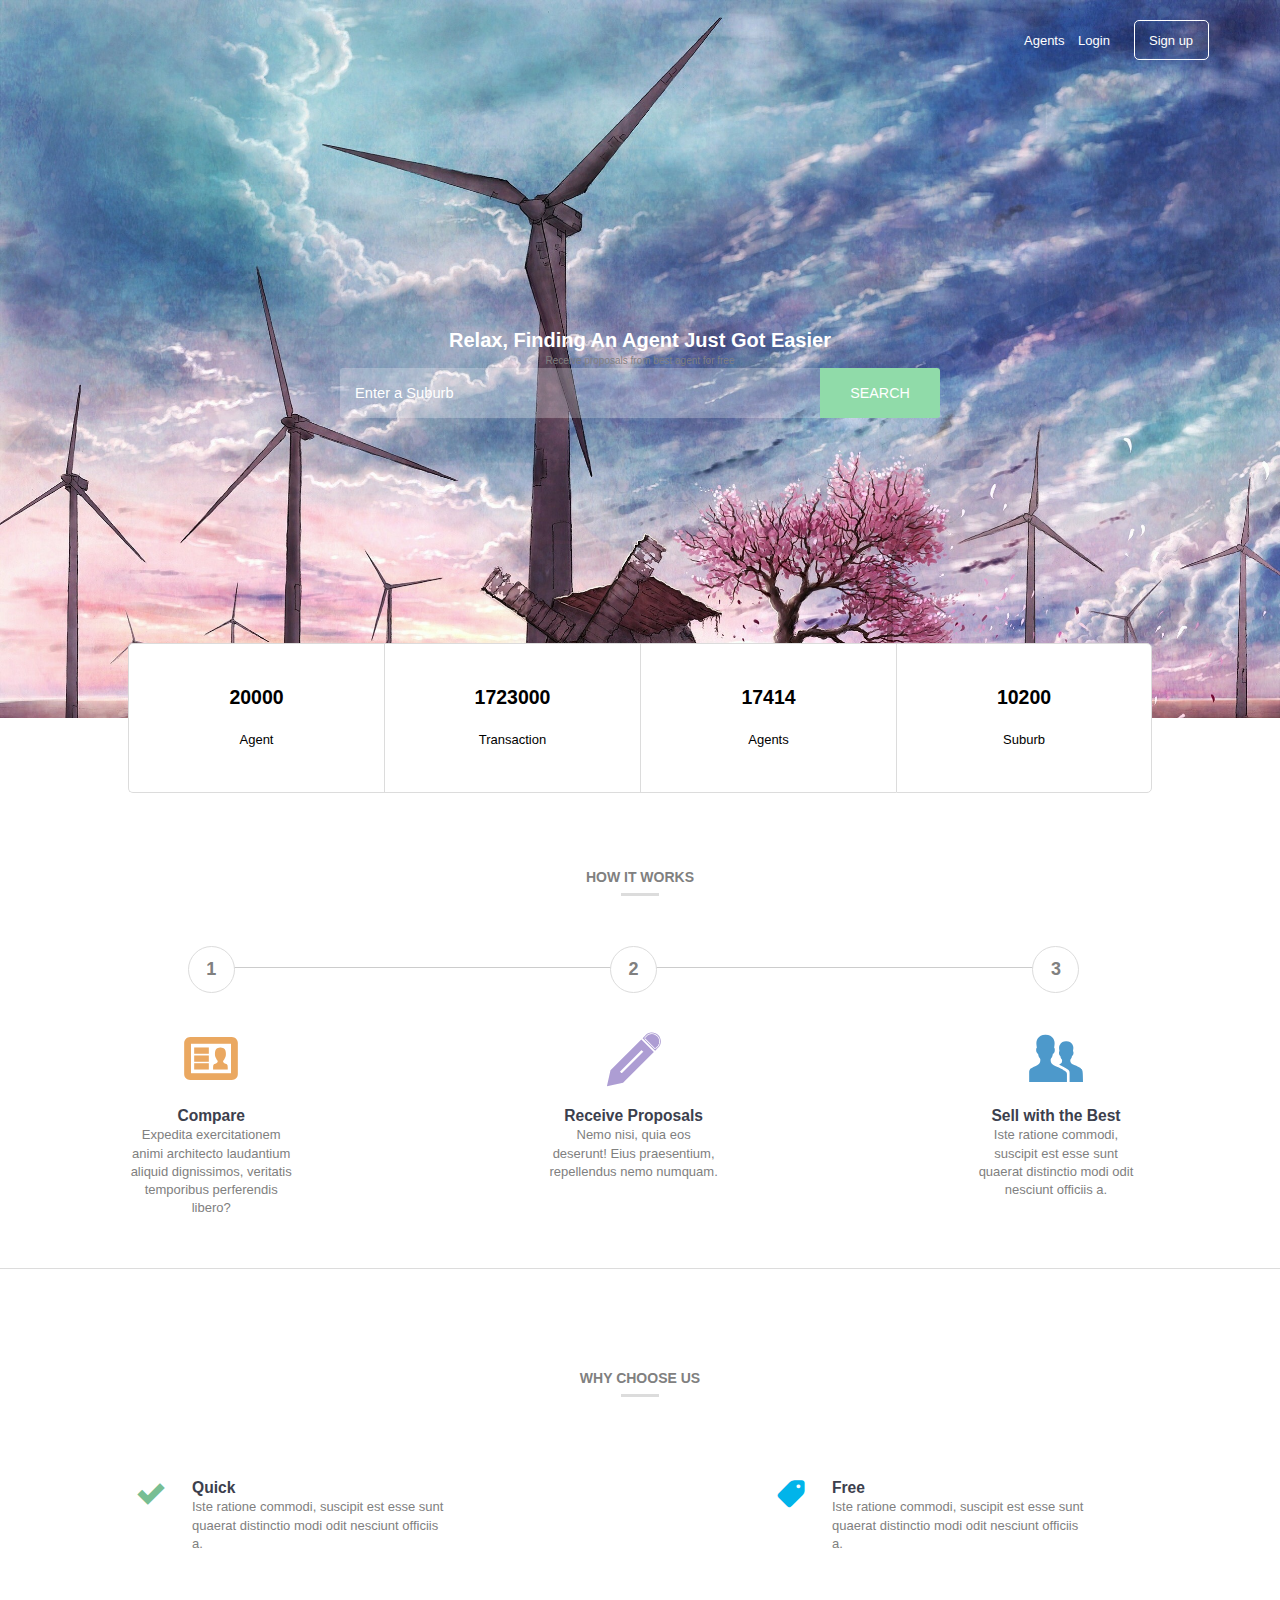
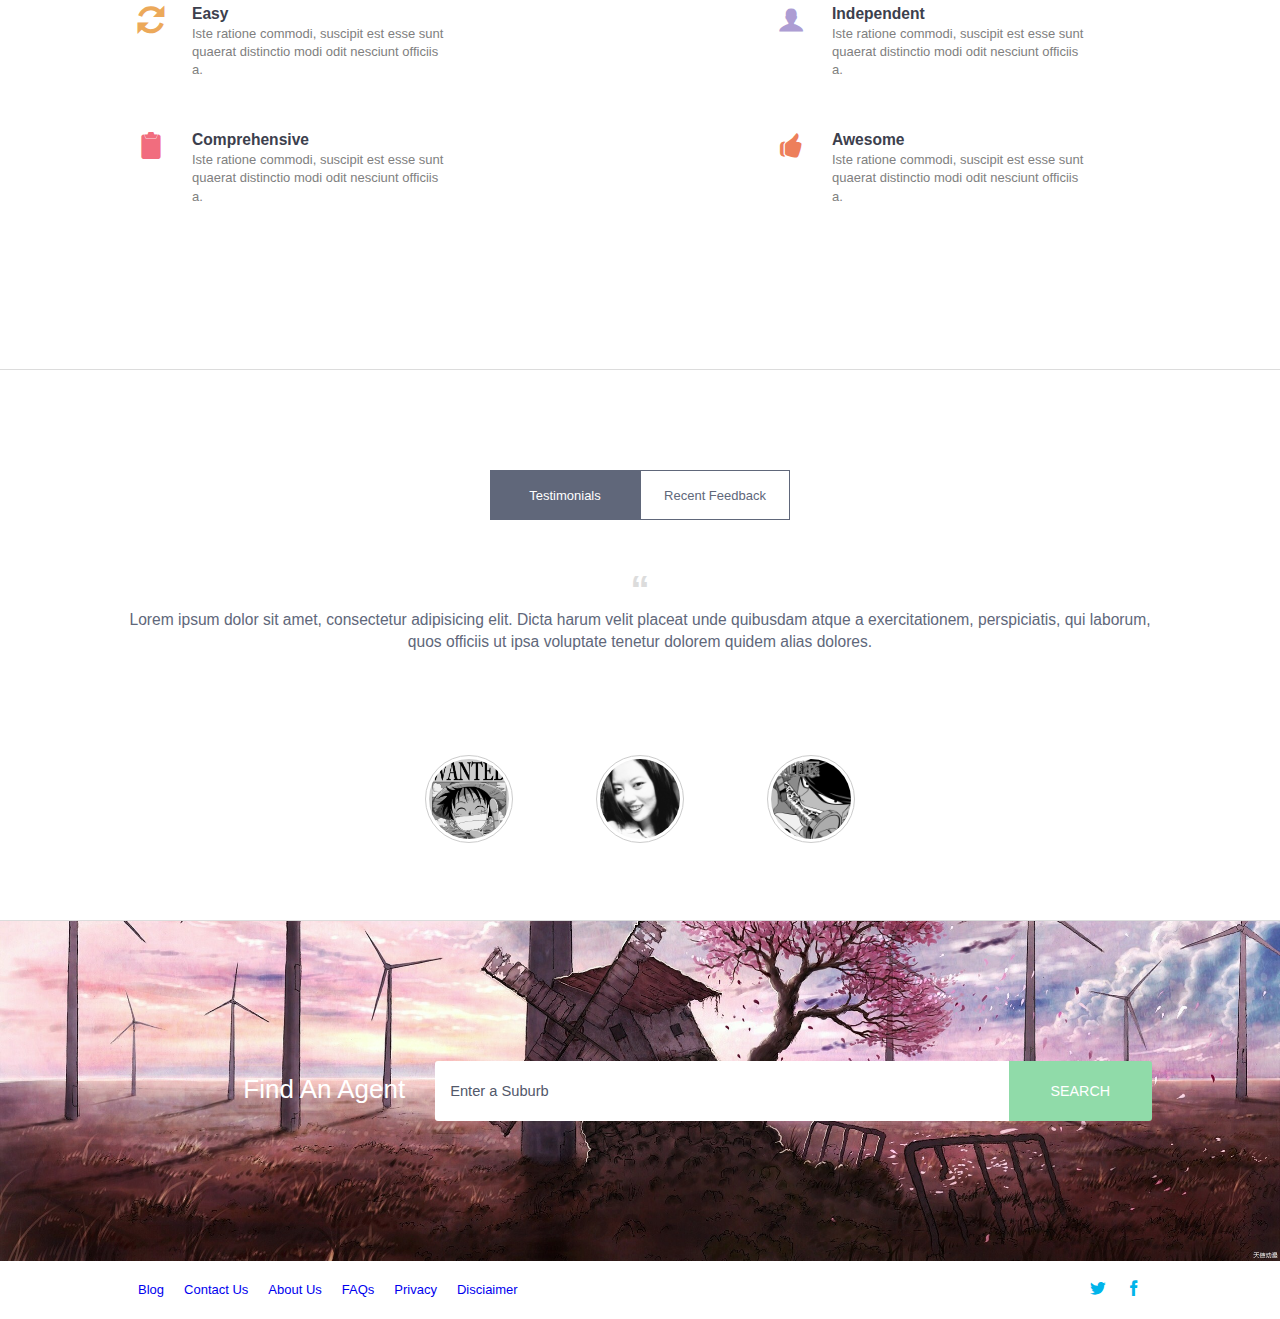
==== commit bf860eaf: "change some word" ====
--- a/index.html
+++ b/index.html
@@ -121,24 +121,24 @@
   <ul class="menbers center clearfix">
     <li class="center">
       <div class="underline center toggle"></div>
-      <div class="toggle">John Mayer</div>
-      <div class="toggle">Halcyon, CEO</div>
+      <div class="toggle">Monkey D. Luffy</div>
+      <div class="toggle">Captain</div>
       <div class="face-box center">
         <div class="face left_face"></div>
       </div>
     </li>
     <li class="center">
       <div class="underline center toggle"></div>
-      <div class="toggle">John Mayer</div>
-      <div class="toggle">Halcyon, CEO</div>
+      <div class="toggle">Tong</div>
+      <div class="toggle">Super funs</div>
       <div class="face-box center">
         <div class="face mid_face"></div>
       </div>
     </li>
     <li class="center">
       <div class="underline center toggle"></div>
-      <div class="toggle">John Mayer</div>
-      <div class="toggle">Halcyon, CEO</div>
+      <div class="toggle">Roronoa Zoro</div>
+      <div class="toggle">Vice-captain</div>
       <div class="face-box center">
         <div class="face right_face"></div>
       </div>
--- a/stylesheets/style.css
+++ b/stylesheets/style.css
@@ -251,7 +251,7 @@
 
 /* line 161, ../sass/style.scss */
 .header {
-  background-image: url(/img/back.jpg);
+  background-image: url(../img/back.jpg);
   background-size: cover;
 }
 /* line 164, ../sass/style.scss */
@@ -297,32 +297,7 @@
   font-size: 10px;
 }
 
-/* line 199, ../sass/style.scss */
-.search_suburb {
-  text-align: center;
-  margin: 15px auto 0;
-}
-/* line 202, ../sass/style.scss */
-.search_suburb .search_bar, .search_suburb .search_button {
-  border: 0 solid gray;
-}
-/* line 206, ../sass/style.scss */
-.search_suburb .search_bar {
-  width: 40%;
-  height: 40px;
-  background-color: rgba(255, 255, 255, 0.5);
-}
-/* line 211, ../sass/style.scss */
-.search_suburb .search_button {
-  width: 8%;
-  height: 44px;
-  background-color: lightgreen;
-  color: white;
-  font-weight: 200;
-  font-size: 1em;
-}
-
-/* line 221, ../sass/style.scss */
+/* line 201, ../sass/style.scss */
 .how_it_works .title {
   width: 100%;
 }
@@ -346,17 +321,17 @@
   margin-top: 5px;
   margin-bottom: 20px;
 }
-/* line 224, ../sass/style.scss */
+/* line 204, ../sass/style.scss */
 .how_it_works ul {
   margin-top: 50px;
 }
-/* line 229, ../sass/style.scss */
+/* line 209, ../sass/style.scss */
 .how_it_works ul li {
   width: 33%;
   float: left;
   position: relative;
 }
-/* line 231, ../sass/style.scss */
+/* line 211, ../sass/style.scss */
 .how_it_works ul li .item {
   border: 1px solid gainsboro;
   border-radius: 100%;
@@ -364,41 +339,41 @@
   height: 45px;
   background-color: #fff;
 }
-/* line 237, ../sass/style.scss */
+/* line 217, ../sass/style.scss */
 .how_it_works ul li .item p {
   margin-top: 10px;
   color: gray;
   font-weight: 800;
   font-size: 18px;
 }
-/* line 243, ../sass/style.scss */
+/* line 223, ../sass/style.scss */
 .how_it_works ul li .icon-vcard, .how_it_works ul li .icon-pencil, .how_it_works ul li .icon-users {
   margin-top: 40px;
 }
-/* line 246, ../sass/style.scss */
+/* line 226, ../sass/style.scss */
 .how_it_works ul li .icon-vcard {
   color: #EAA861;
   font-weight: 800;
   font-size: 4em;
 }
-/* line 249, ../sass/style.scss */
+/* line 229, ../sass/style.scss */
 .how_it_works ul li .icon-pencil {
   color: #ad9dd3;
   font-weight: 800;
   font-size: 4em;
 }
-/* line 252, ../sass/style.scss */
+/* line 232, ../sass/style.scss */
 .how_it_works ul li .icon-users {
   color: #4d99cb;
   font-weight: 800;
   font-size: 4em;
 }
 
-/* line 265, ../sass/style.scss */
+/* line 245, ../sass/style.scss */
 .why_us {
   height: 600px;
 }
-/* line 268, ../sass/style.scss */
+/* line 248, ../sass/style.scss */
 .why_us .title {
   width: 100%;
 }
@@ -422,91 +397,91 @@
   margin-top: 5px;
   margin-bottom: 20px;
 }
-/* line 271, ../sass/style.scss */
+/* line 251, ../sass/style.scss */
 .why_us ul {
   margin-top: 30px;
 }
-/* line 273, ../sass/style.scss */
+/* line 253, ../sass/style.scss */
 .why_us ul li {
   width: 50%;
   float: left;
   position: relative;
   margin-top: 30px;
 }
-/* line 276, ../sass/style.scss */
+/* line 256, ../sass/style.scss */
 .why_us ul li .icon {
   float: left;
   position: absolute;
   margin-top: 24px;
   margin-left: 138px;
 }
-/* line 282, ../sass/style.scss */
+/* line 262, ../sass/style.scss */
 .why_us ul li .icon-checkmark {
   color: #78be93;
   font-weight: 800;
   font-size: 2em;
 }
-/* line 285, ../sass/style.scss */
+/* line 265, ../sass/style.scss */
 .why_us ul li .icon-tag {
   color: #01b4ea;
   font-weight: 800;
   font-size: 2em;
 }
-/* line 288, ../sass/style.scss */
+/* line 268, ../sass/style.scss */
 .why_us ul li .icon-loop {
   color: #eca95a;
   font-weight: 800;
   font-size: 2em;
 }
-/* line 291, ../sass/style.scss */
+/* line 271, ../sass/style.scss */
 .why_us ul li .icon-thumbsup {
   color: #ed7f5b;
   font-weight: 800;
   font-size: 2em;
 }
-/* line 294, ../sass/style.scss */
+/* line 274, ../sass/style.scss */
 .why_us ul li .icon-user {
   color: #ad9dd3;
   font-weight: 800;
   font-size: 2em;
 }
-/* line 297, ../sass/style.scss */
+/* line 277, ../sass/style.scss */
 .why_us ul li .icon-clipboard {
   color: #f16d7e;
   font-weight: 800;
   font-size: 2em;
 }
-/* line 300, ../sass/style.scss */
+/* line 280, ../sass/style.scss */
 .why_us ul li .big_content {
   width: 40%;
   text-align: left;
 }
-/* line 305, ../sass/style.scss */
+/* line 285, ../sass/style.scss */
 .why_us ul li p {
   text-align: left;
 }
 
-/* line 315, ../sass/style.scss */
+/* line 295, ../sass/style.scss */
 .trd_part .testimonials, .trd_part .feedback {
   border: 1px solid #60677a;
   width: 150px;
   height: 50px;
 }
-/* line 321, ../sass/style.scss */
+/* line 301, ../sass/style.scss */
 .trd_part .testimonials {
   background-color: #60677a;
   color: white;
   font-weight: 400;
   font-size: 1em;
 }
-/* line 326, ../sass/style.scss */
+/* line 306, ../sass/style.scss */
 .trd_part .feedback {
   background-color: white;
   color: #60677a;
   font-weight: 400;
   font-size: 1em;
 }
-/* line 330, ../sass/style.scss */
+/* line 310, ../sass/style.scss */
 .trd_part p {
   margin-top: 50px;
   width: 80%;
@@ -514,7 +489,7 @@
   font-weight: 400;
   font-size: 1.2em;
 }
-/* line 334, ../sass/style.scss */
+/* line 314, ../sass/style.scss */
 .trd_part p::before {
   content: "“";
   text-align: center;
@@ -524,26 +499,26 @@
   font-weight: 800;
   font-size: 2.5em;
 }
-/* line 342, ../sass/style.scss */
+/* line 322, ../sass/style.scss */
 .trd_part .menbers {
   width: 40%;
   margin-top: 2em;
 }
-/* line 346, ../sass/style.scss */
+/* line 326, ../sass/style.scss */
 .trd_part .menbers li {
   width: 33.3333%;
   float: left;
   position: relative;
 }
-/* line 348, ../sass/style.scss */
+/* line 328, ../sass/style.scss */
 .trd_part .menbers li .underline {
   width: 20px;
 }
-/* line 351, ../sass/style.scss */
+/* line 331, ../sass/style.scss */
 .trd_part .menbers li .toggle {
   visibility: hidden;
 }
-/* line 354, ../sass/style.scss */
+/* line 334, ../sass/style.scss */
 .trd_part .menbers li .face-box {
   margin-top: 1em;
   border: 1px solid #ccc;
@@ -554,56 +529,56 @@
   -webkit-border-radius: 80px;
   border-radius: 80px;
 }
-/* line 362, ../sass/style.scss */
+/* line 342, ../sass/style.scss */
 .trd_part .menbers li .face {
   height: 80px;
   width: 80px;
-  background-color: blue;
   -webkit-filter: grayscale(100%);
   filter: grayscale(100%);
   -moz-border-radius: 80px;
   -webkit-border-radius: 80px;
   border-radius: 80px;
 }
-/* line 369, ../sass/style.scss */
+/* line 348, ../sass/style.scss */
 .trd_part .menbers li .left_face {
-  background-image: url(/img/lufu_wanted.jpeg);
+  background-image: url(../img/lufu_wanted.jpeg);
   background-size: cover;
 }
-/* line 373, ../sass/style.scss */
+/* line 352, ../sass/style.scss */
 .trd_part .menbers li .mid_face {
-  background-image: url(/img/tong.jpg);
+  background-image: url(../img/tong.jpg);
   background-position: center;
   background-size: cover;
 }
-/* line 378, ../sass/style.scss */
+/* line 357, ../sass/style.scss */
 .trd_part .menbers li .right_face {
-  background-image: url(/img/zoro.jpg);
+  background-image: url(../img/zoro.jpg);
   background-size: cover;
 }
-/* line 383, ../sass/style.scss */
+/* line 362, ../sass/style.scss */
 .trd_part .menbers li:hover .toggle {
   visibility: visible;
 }
-/* line 386, ../sass/style.scss */
+/* line 365, ../sass/style.scss */
 .trd_part .menbers li:hover .face {
   -webkit-filter: grayscale(0);
   filter: grayscale(0);
 }
 
-/* line 394, ../sass/style.scss */
+/* line 373, ../sass/style.scss */
 .find-agent {
   padding: 80px 0;
-  background-image: url(/img/back.jpg);
+  background-image: url(../img/back.jpg);
   background-size: cover;
   background-position: bottom;
   text-align: center;
-}
-/* line 400, ../sass/style.scss */
+  height: 180px;
+}
+/* line 380, ../sass/style.scss */
 .find-agent > div {
   width: 80%;
 }
-/* line 403, ../sass/style.scss */
+/* line 383, ../sass/style.scss */
 .find-agent label {
   display: block;
   height: 50px;
@@ -611,6 +586,7 @@
   width: 30%;
   text-align: right;
   padding-right: 30px;
+  padding-top: 70px;
   color: #fff;
   font-size: 2em;
   vertical-align: middle;
@@ -618,8 +594,9 @@
   -webkit-box-sizing: border-box;
   box-sizing: border-box;
 }
-/* line 415, ../sass/style.scss */
+/* line 396, ../sass/style.scss */
 .find-agent .search-group {
+  padding-top: 60px;
   float: left;
   margin-top: 0;
   width: 70%;
@@ -628,8 +605,32 @@
   -webkit-box-sizing: border-box;
   box-sizing: border-box;
 }
-
-/* line 423, ../sass/style.scss */
+/* line 403, ../sass/style.scss */
+.find-agent .search-group input[type='text'] {
+  background-color: white;
+}
+/* line 61, ../../../../../../.rbenv/versions/2.1.2/lib/ruby/gems/2.1.0/gems/compass-core-1.0.1/stylesheets/compass/css3/_user-interface.scss */
+.find-agent .search-group input[type='text']:-moz-placeholder {
+  font-size: 1.1em;
+  color: #52586a;
+}
+/* line 64, ../../../../../../.rbenv/versions/2.1.2/lib/ruby/gems/2.1.0/gems/compass-core-1.0.1/stylesheets/compass/css3/_user-interface.scss */
+.find-agent .search-group input[type='text']::-moz-placeholder {
+  font-size: 1.1em;
+  color: #52586a;
+}
+/* line 67, ../../../../../../.rbenv/versions/2.1.2/lib/ruby/gems/2.1.0/gems/compass-core-1.0.1/stylesheets/compass/css3/_user-interface.scss */
+.find-agent .search-group input[type='text']:-ms-input-placeholder {
+  font-size: 1.1em;
+  color: #52586a;
+}
+/* line 56, ../../../../../../.rbenv/versions/2.1.2/lib/ruby/gems/2.1.0/gems/compass-core-1.0.1/stylesheets/compass/css3/_user-interface.scss */
+.find-agent .search-group input[type='text']::-webkit-input-placeholder {
+  font-size: 1.1em;
+  color: #52586a;
+}
+
+/* line 412, ../sass/style.scss */
 .footer {
   -moz-border-radius: 0 5px 5px 0;
   -webkit-border-radius: 0;
@@ -637,47 +638,47 @@
   padding: 1.5em 0;
   width: 80%;
 }
-/* line 427, ../sass/style.scss */
+/* line 416, ../sass/style.scss */
 .footer .concat {
   float: left;
 }
-/* line 430, ../sass/style.scss */
+/* line 419, ../sass/style.scss */
 .footer .icons {
   float: right;
 }
-/* line 433, ../sass/style.scss */
+/* line 422, ../sass/style.scss */
 .footer .icon-twitter {
   color: #01b4ea;
   font-weight: 400;
   font-size: 1.2em;
 }
-/* line 436, ../sass/style.scss */
+/* line 425, ../sass/style.scss */
 .footer .icon-facebook {
   color: #01b4ea;
   font-weight: 400;
   font-size: 1.2em;
 }
-/* line 439, ../sass/style.scss */
+/* line 428, ../sass/style.scss */
 .footer li {
   float: left;
   padding: 0 10px;
 }
-/* line 443, ../sass/style.scss */
+/* line 432, ../sass/style.scss */
 .footer a {
   text-decoration: none;
 }
-/* line 445, ../sass/style.scss */
+/* line 434, ../sass/style.scss */
 .footer a:hover {
   text-decoration: underline;
 }
 
-/* line 451, ../sass/style.scss */
+/* line 440, ../sass/style.scss */
 .com_font_style, .header .agent_search .l_text, .header .agent_search .s_text {
   text-align: center;
 }
 
-/* line 455, ../sass/style.scss */
-.com_box_style, .header header button, .search_suburb .search_bar, .search_suburb .search_button, .trd_part .testimonials, .trd_part .feedback {
+/* line 444, ../sass/style.scss */
+.com_box_style, .header header button, .trd_part .testimonials, .trd_part .feedback {
   text-shadow: none;
   box-shadow: none;
 }
